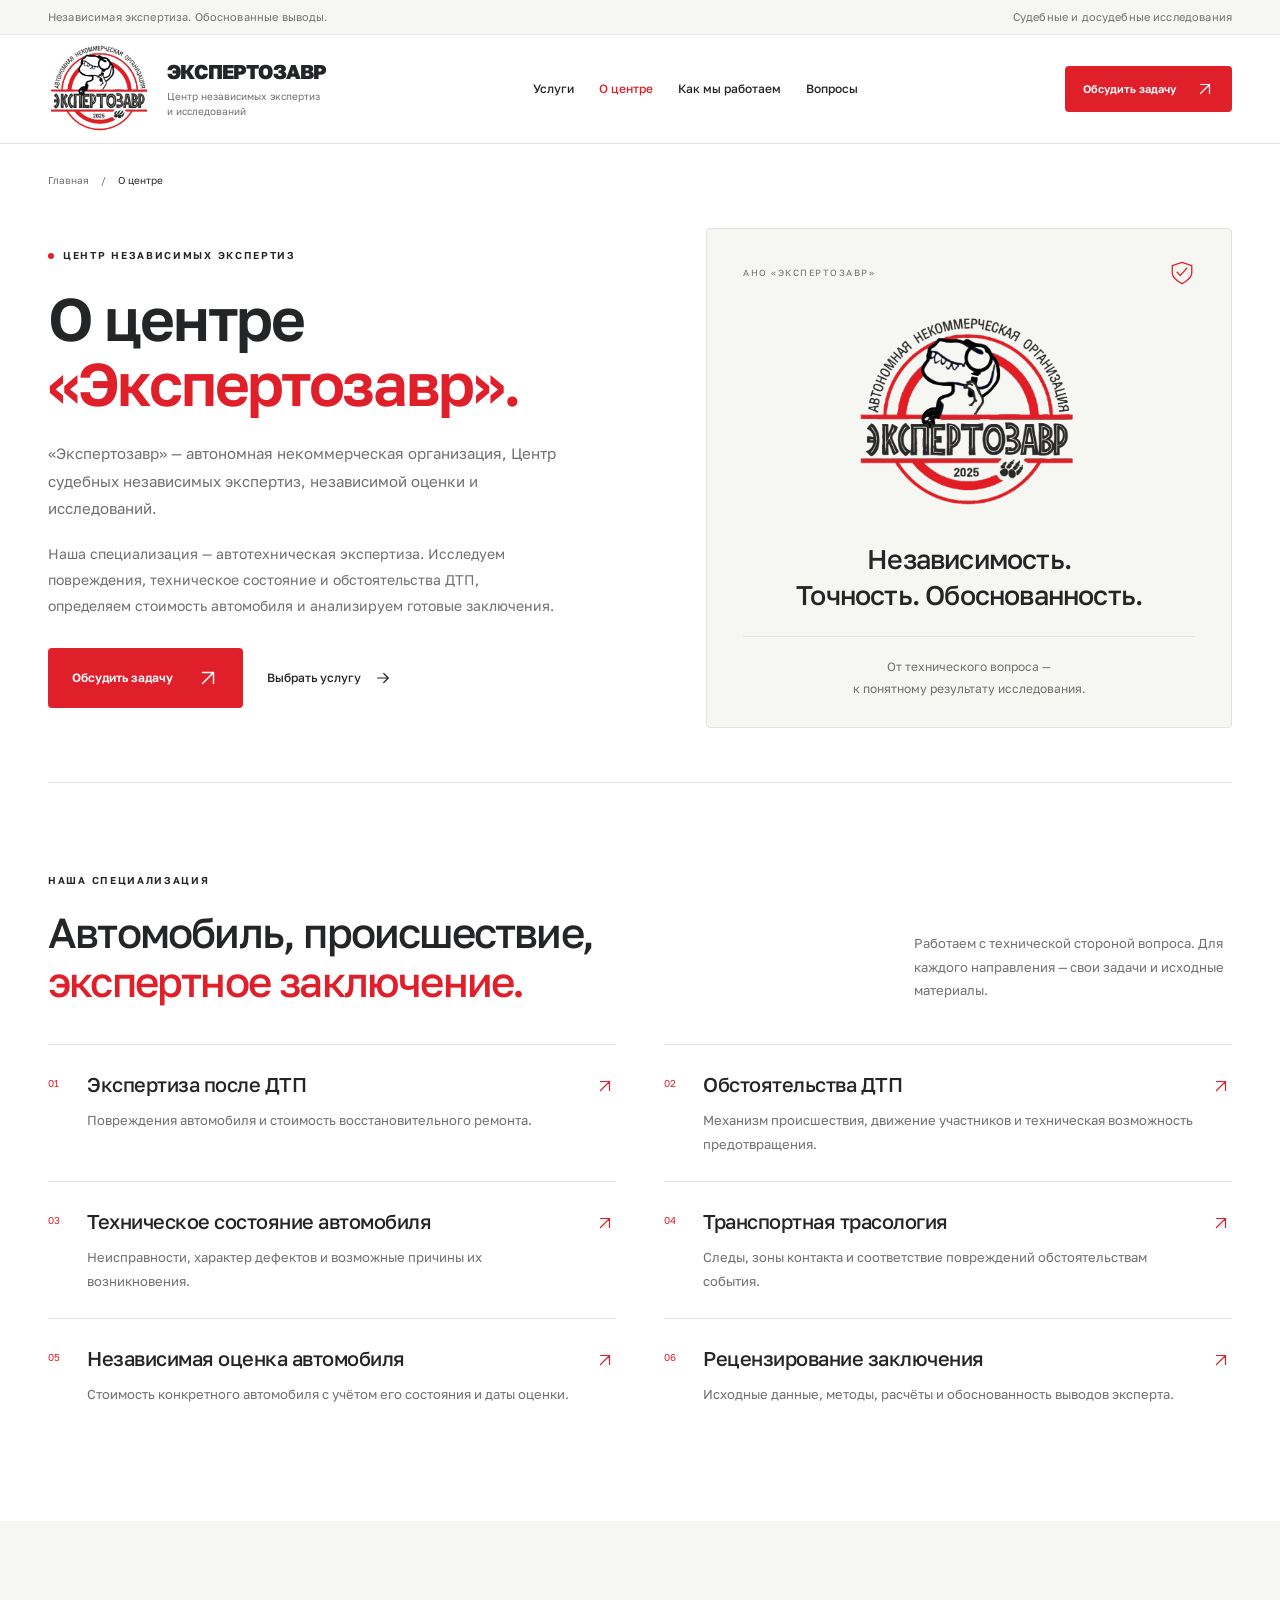
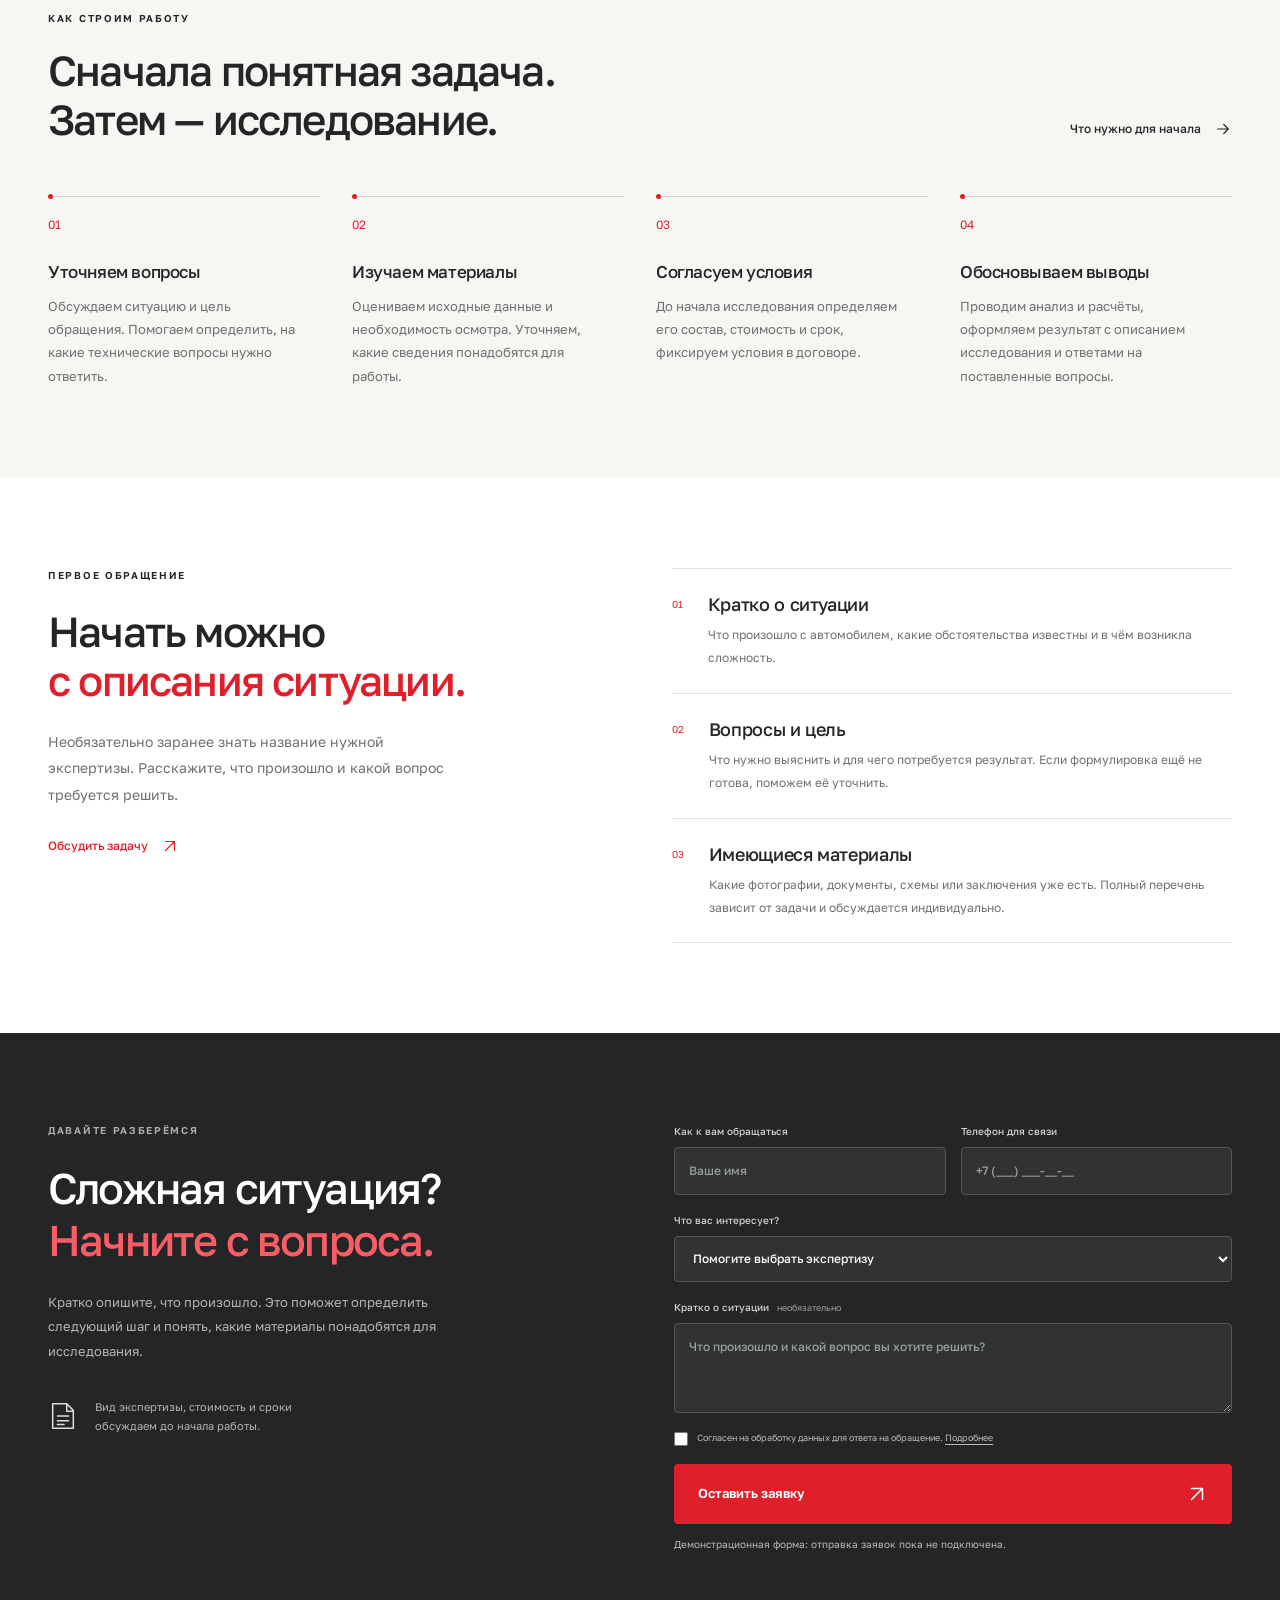
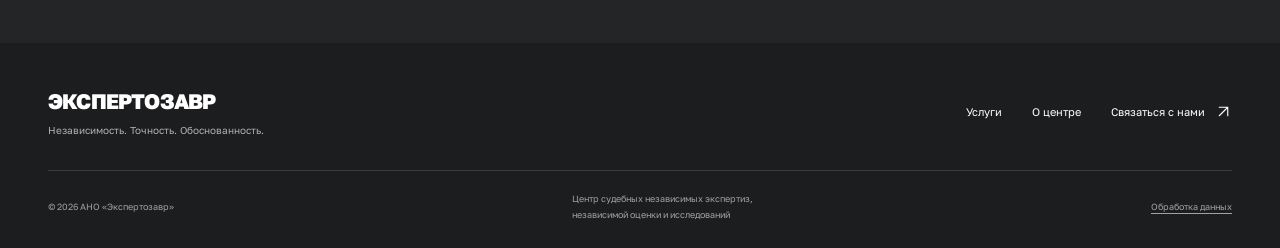
==== about/index.html @ 4aae189a "Add About center page and connect site navigation" ====
<!doctype html>
<html lang="ru"><head>
<meta charset="utf-8"><meta name="viewport" content="width=device-width, initial-scale=1"><meta name="theme-color" content="#df202b">
<title>О центре независимых экспертиз «Экспертозавр»</title>
<meta name="description" content="АНО «Экспертозавр» — Центр судебных независимых экспертиз, независимой оценки и исследований. Специализация, направления работы и порядок первого обращения.">
<link rel="canonical" href="https://thenineaxis.github.io/expertozavr-demo/about/"><meta property="og:url" content="https://thenineaxis.github.io/expertozavr-demo/about/">
<meta property="og:title" content="О центре «Экспертозавр»"><meta property="og:description" content="Автотехнические исследования, оценка автомобиля и рецензирование заключений. Узнайте, с какими задачами можно обратиться и как проходит работа."><meta property="og:type" content="website"><meta property="og:locale" content="ru_RU">
<link rel="icon" type="image/svg+xml" href="../assets/favicon.svg"><link rel="stylesheet" href="../styles.css"><link rel="stylesheet" href="../service.css?v=0.7.0"><link rel="stylesheet" href="../about.css?v=0.9.0"><script src="../site-config.js" defer></script><script src="../app.js" defer></script>
<script type="application/ld+json">{"@context": "https://schema.org", "@graph": [{"@type": "AboutPage", "@id": "https://thenineaxis.github.io/expertozavr-demo/about/#page", "url": "https://thenineaxis.github.io/expertozavr-demo/about/", "name": "О центре «Экспертозавр»", "mainEntity": {"@id": "https://thenineaxis.github.io/expertozavr-demo/#organization"}}, {"@type": "Organization", "@id": "https://thenineaxis.github.io/expertozavr-demo/#organization", "name": "АНО «Экспертозавр»", "alternateName": "Центр судебных независимых экспертиз, независимой оценки и исследований «Экспертозавр»", "url": "https://thenineaxis.github.io/expertozavr-demo/", "logo": "https://thenineaxis.github.io/expertozavr-demo/assets/logo-expertozavr.png", "description": "Автономная некоммерческая организация. Автотехническая экспертиза, независимая оценка автомобиля и рецензирование экспертных заключений."}, {"@type": "BreadcrumbList", "itemListElement": [{"@type": "ListItem", "position": 1, "name": "Главная", "item": "https://thenineaxis.github.io/expertozavr-demo/"}, {"@type": "ListItem", "position": 2, "name": "О центре", "item": "https://thenineaxis.github.io/expertozavr-demo/about/"}]}]}</script>
</head><body class="service-page about-page"><a class="skip-link" href="#main">Перейти к содержанию</a>
<svg class="icon-library" xmlns="http://www.w3.org/2000/svg" aria-hidden="true">
<symbol id="i-arrow" viewBox="0 0 24 24"><path d="M5 12h14m-6-6 6 6-6 6"/></symbol><symbol id="i-up-right" viewBox="0 0 24 24"><path d="M6 18 18 6M6 6h12v12"/></symbol><symbol id="i-check" viewBox="0 0 24 24"><path d="m5 12 4 4L19 6"/></symbol>
<symbol id="i-car" viewBox="0 0 32 32"><path d="m6 12 3-7h14l3 7M5 12h22l2 6v7H3v-7l2-6ZM6 25v3m20-3v3M3 19h26M8 15v1m16-1v1"/></symbol>
<symbol id="i-search" viewBox="0 0 32 32"><circle cx="14" cy="14" r="9"/><path d="m21 21 7 7M14 9v10m-5-5h10"/></symbol>
<symbol id="i-tool" viewBox="0 0 32 32"><path d="M27 4a9 9 0 0 1-11 12L7 27a3 3 0 0 1-4-4l11-9A9 9 0 0 1 26 3l-6 6 3 3 6-6"/></symbol>
<symbol id="i-route" viewBox="0 0 32 32"><circle cx="7" cy="7" r="3"/><circle cx="25" cy="25" r="3"/><path d="M10 7h10a6 6 0 0 1 0 12h-8a5 5 0 0 0 0 10M7 13v3m18-7v6M3 25h5"/></symbol>
<symbol id="i-document" viewBox="0 0 32 32"><path d="M8 3h12l7 7v19H5V3h3Zm12 0v8h7M10 16h12m-12 5h12m-12 4h7"/></symbol>
<symbol id="i-scale" viewBox="0 0 32 32"><path d="M16 3v25M6 29h20M5 9l22-3M7 9l-5 11h10L7 9Zm18-3-5 11h10L25 6Z"/></symbol>
<symbol id="i-shield" viewBox="0 0 32 32"><path d="m16 3 12 4v9c0 7-12 13-12 13S4 23 4 16V7l12-4Z"/><path d="m10 15 4 4 8-9"/></symbol>
</svg>
<div class="topline"><div class="container topline-inner"><span>Независимая экспертиза. Обоснованные выводы.</span><span>Судебные и досудебные исследования</span></div></div>
<header class="site-header"><div class="container header-inner">
<a class="brand" href="../" aria-label="Экспертозавр — главная"><img src="../assets/logo-expertozavr.png" alt="Логотип АНО «Экспертозавр»: динозавр с лупой" width="104" height="94"><span class="brand-copy"><strong>ЭКСПЕРТОЗАВР</strong><span>Центр независимых экспертиз<br>и исследований</span></span></a>
<nav class="desktop-nav" aria-label="Основная навигация"><a href="#directions">Услуги</a><a href="./" aria-current="page">О центре</a><a href="#process">Как мы работаем</a><a href="../#questions">Вопросы</a></nav>
<a class="button button-small header-cta" href="#consultation">Обсудить задачу <svg><use href="#i-up-right"/></svg></a><button class="menu-toggle" aria-label="Открыть меню" aria-expanded="false" aria-controls="mobile-nav"><span></span><span></span></button></div>
<nav class="mobile-nav" id="mobile-nav" aria-label="Мобильная навигация" hidden><a href="#directions">Услуги</a><a href="./" aria-current="page">О центре</a><a href="#process">Как мы работаем</a><a href="../#questions">Вопросы</a><a href="#consultation">Обсудить задачу ↗</a></nav></header>
<main id="main">
<nav class="breadcrumbs container" aria-label="Хлебные крошки"><a href="../">Главная</a><span aria-hidden="true">/</span><span aria-current="page">О центре</span></nav>
<section class="service-hero container center-hero" aria-labelledby="center-title">
<div class="service-hero-copy"><p class="eyebrow"><span></span> ЦЕНТР НЕЗАВИСИМЫХ ЭКСПЕРТИЗ</p><h1 id="center-title">О центре<br><em>«Экспертозавр».</em></h1><p class="service-lead">«Экспертозавр» — автономная некоммерческая организация, Центр судебных независимых экспертиз, независимой оценки и исследований.</p><p class="center-hero-summary">Наша специализация — автотехническая экспертиза. Исследуем повреждения, техническое состояние и обстоятельства ДТП, определяем стоимость автомобиля и анализируем готовые заключения.</p><div class="hero-actions"><a class="button" href="#consultation">Обсудить задачу <svg><use href="#i-up-right"/></svg></a><a class="text-link" href="#directions">Выбрать услугу <svg><use href="#i-arrow"/></svg></a></div></div>
<aside class="center-mark" aria-label="Принципы центра"><div class="center-mark-top"><span>АНО «ЭКСПЕРТОЗАВР»</span><svg aria-hidden="true"><use href="#i-shield"/></svg></div><img class="center-mark-logo" src="../assets/logo-expertozavr.png" alt="Логотип «Экспертозавр»: динозавр с лупой" width="1280" height="1130"><h2>Независимость.<br>Точность. Обоснованность.</h2><p>От технического вопроса —<br>к понятному результату исследования.</p></aside>
</section>
<section class="section container center-directions" id="directions" aria-labelledby="directions-title"><div class="section-heading"><div><p class="eyebrow">НАША СПЕЦИАЛИЗАЦИЯ</p><h2 id="directions-title">Автомобиль, происшествие,<br><em>экспертное заключение.</em></h2></div><p class="section-intro">Работаем с технической стороной вопроса. Для каждого направления — свои задачи и исходные материалы.</p></div><div class="center-direction-list">
<a class="center-direction" href="../services/ekspertiza-posle-dtp/"><span class="center-direction-number" aria-hidden="true">01</span><span class="center-direction-copy"><strong>Экспертиза после ДТП</strong><span>Повреждения автомобиля и стоимость восстановительного ремонта.</span></span><svg aria-hidden="true"><use href="#i-up-right"/></svg></a>
<a class="center-direction" href="../services/obstoyatelstva-dtp/"><span class="center-direction-number" aria-hidden="true">02</span><span class="center-direction-copy"><strong>Обстоятельства ДТП</strong><span>Механизм происшествия, движение участников и техническая возможность предотвращения.</span></span><svg aria-hidden="true"><use href="#i-up-right"/></svg></a>
<a class="center-direction" href="../services/tekhnicheskoe-sostoyanie-avtomobilya/"><span class="center-direction-number" aria-hidden="true">03</span><span class="center-direction-copy"><strong>Техническое состояние автомобиля</strong><span>Неисправности, характер дефектов и возможные причины их возникновения.</span></span><svg aria-hidden="true"><use href="#i-up-right"/></svg></a>
<a class="center-direction" href="../services/transportno-trasologicheskaya-ekspertiza/"><span class="center-direction-number" aria-hidden="true">04</span><span class="center-direction-copy"><strong>Транспортная трасология</strong><span>Следы, зоны контакта и соответствие повреждений обстоятельствам события.</span></span><svg aria-hidden="true"><use href="#i-up-right"/></svg></a>
<a class="center-direction" href="../services/nezavisimaya-otsenka-avtomobilya/"><span class="center-direction-number" aria-hidden="true">05</span><span class="center-direction-copy"><strong>Независимая оценка автомобиля</strong><span>Стоимость конкретного автомобиля с учётом его состояния и даты оценки.</span></span><svg aria-hidden="true"><use href="#i-up-right"/></svg></a>
<a class="center-direction" href="../services/retsenzirovanie-ekspertnogo-zaklyucheniya/"><span class="center-direction-number" aria-hidden="true">06</span><span class="center-direction-copy"><strong>Рецензирование заключения</strong><span>Исходные данные, методы, расчёты и обоснованность выводов эксперта.</span></span><svg aria-hidden="true"><use href="#i-up-right"/></svg></a>
</div></section>
<section class="process section" id="process" aria-labelledby="process-title"><div class="container"><div class="section-heading"><div><p class="eyebrow">КАК СТРОИМ РАБОТУ</p><h2 id="process-title">Сначала понятная задача.<br>Затем — исследование.</h2></div><a class="text-link" href="#first-step">Что нужно для начала <svg><use href="#i-arrow"/></svg></a></div><ol class="steps"><li><span>01</span><h3>Уточняем вопросы</h3><p>Обсуждаем ситуацию и цель обращения. Помогаем определить, на какие технические вопросы нужно ответить.</p></li><li><span>02</span><h3>Изучаем материалы</h3><p>Оцениваем исходные данные и необходимость осмотра. Уточняем, какие сведения понадобятся для работы.</p></li><li><span>03</span><h3>Согласуем условия</h3><p>До начала исследования определяем его состав, стоимость и срок, фиксируем условия в договоре.</p></li><li><span>04</span><h3>Обосновываем выводы</h3><p>Проводим анализ и расчёты, оформляем результат с описанием исследования и ответами на поставленные вопросы.</p></li></ol></div></section>
<section class="section container center-start" id="first-step" aria-labelledby="first-step-title"><div class="center-start-intro"><p class="eyebrow">ПЕРВОЕ ОБРАЩЕНИЕ</p><h2 id="first-step-title">Начать можно<br><em>с описания ситуации.</em></h2><p>Необязательно заранее знать название нужной экспертизы. Расскажите, что произошло и какой вопрос требуется решить.</p><a class="text-link" href="#consultation">Обсудить задачу <svg><use href="#i-up-right"/></svg></a></div><ol class="document-list"><li><span>01</span><div><h3>Кратко о ситуации</h3><p>Что произошло с автомобилем, какие обстоятельства известны и в чём возникла сложность.</p></div></li><li><span>02</span><div><h3>Вопросы и цель</h3><p>Что нужно выяснить и для чего потребуется результат. Если формулировка ещё не готова, поможем её уточнить.</p></div></li><li><span>03</span><div><h3>Имеющиеся материалы</h3><p>Какие фотографии, документы, схемы или заключения уже есть. Полный перечень зависит от задачи и обсуждается индивидуально.</p></div></li></ol></section>
<section class="consultation section" id="consultation" aria-labelledby="consultation-title"><div class="container consultation-grid"><div class="consultation-copy"><p class="eyebrow">ДАВАЙТЕ РАЗБЕРЁМСЯ</p><h2 id="consultation-title">Сложная ситуация?<br><em>Начните с вопроса.</em></h2><p>Кратко опишите, что произошло. Это поможет определить следующий шаг и понять, какие материалы понадобятся для исследования.</p><div class="consultation-footer"><svg><use href="#i-document"/></svg><span>Вид экспертизы, стоимость и сроки<br>обсуждаем до начала работы.</span></div><div id="contact-details" hidden></div></div>
<form id="consultation-form"><div class="form-row"><label>Как к вам обращаться<input name="name" autocomplete="name" placeholder="Ваше имя" maxlength="80" required></label><label>Телефон для связи<input name="phone" type="tel" autocomplete="tel" inputmode="tel" placeholder="+7 (___) ___-__-__" minlength="10" maxlength="30" required aria-describedby="phone-error"><span id="phone-error" class="field-error" hidden>Укажите номер: от 10 до 15 цифр.</span></label></div><label>Что вас интересует?<select name="service" id="service-select"><option value="Не знаю, нужна консультация">Помогите выбрать экспертизу</option><option value="Экспертиза после ДТП">Экспертиза после ДТП</option><option value="Обстоятельства ДТП">Обстоятельства ДТП</option><option value="Техническое состояние автомобиля">Техническое состояние автомобиля</option><option value="Транспортно-трасологическая экспертиза">Транспортно-трасологическая экспертиза</option><option value="Независимая оценка автомобиля">Независимая оценка автомобиля</option><option value="Рецензирование экспертного заключения">Рецензирование экспертного заключения</option></select></label><label>Кратко о ситуации <span class="optional">необязательно</span><textarea name="message" placeholder="Что произошло и какой вопрос вы хотите решить?" rows="3" maxlength="2000"></textarea></label><label class="consent"><input type="checkbox" name="consent" required><span>Согласен на обработку данных для ответа на обращение. <button type="button" class="inline-button" id="privacy-open">Подробнее</button></span></label><button class="button submit-button" type="submit">Оставить заявку <svg><use href="#i-up-right"/></svg></button><p class="form-note" id="form-mode-note">Демонстрационная форма: отправка заявок пока не подключена.</p><div id="form-result" class="form-result" role="status" hidden></div></form></div></section>
</main>
<footer class="site-footer"><div class="container"><div class="footer-main"><a class="footer-brand" href="../">ЭКСПЕРТОЗАВР<span>Независимость. Точность. Обоснованность.</span></a><div class="footer-links"><a href="#directions">Услуги</a><a href="./" aria-current="page">О центре</a><a href="#consultation">Связаться с нами <svg><use href="#i-up-right"/></svg></a></div></div><div class="footer-bottom"><p>© <span id="year">2026</span> АНО «Экспертозавр»</p><p>Центр судебных независимых экспертиз,<br>независимой оценки и исследований</p><button class="inline-button" id="footer-privacy">Обработка данных</button></div></div></footer>
<dialog id="service-dialog" class="modal" aria-labelledby="dialog-title"><button class="modal-close" aria-label="Закрыть окно">×</button><p class="eyebrow" id="dialog-eyebrow">НАПРАВЛЕНИЕ ЭКСПЕРТИЗЫ</p><h2 id="dialog-title"></h2><p id="dialog-description"></p><div id="dialog-extra"></div><a class="button" href="#consultation" id="dialog-cta">Обсудить эту задачу <svg><use href="#i-up-right"/></svg></a></dialog>
</body>
</html>
---- styles.css ----
@import url('https://fonts.googleapis.com/css2?family=Golos+Text:wght@400;500;600;700;800;900&display=swap');
:root{--red:#df202b;--red-dark:#c51621;--ink:#242526;--muted:#6e7071;--line:#e2e2df;--cream:#f6f6f3;--radius:4px}*{box-sizing:border-box}html{scroll-behavior:smooth;scroll-padding-top:110px}body{margin:0;color:var(--ink);background:#fff;font-family:'Golos Text',Arial,sans-serif;font-size:15px;line-height:1.6}button,input,select,textarea{font:inherit}button,a,input,select,textarea{-webkit-tap-highlight-color:transparent}a{color:inherit;text-decoration:none}button{cursor:pointer}img{display:block;max-width:100%}svg{width:22px;height:22px;fill:none;stroke:currentColor;stroke-width:1.6;stroke-linecap:round;stroke-linejoin:round;flex:none}.icon-library{position:absolute;width:0;height:0;overflow:hidden}.container{width:min(1280px,calc(100% - 96px));margin-inline:auto}.skip-link{position:fixed;top:-80px;left:16px;z-index:100;padding:12px;background:var(--ink);color:#fff}.skip-link:focus{top:12px}:focus-visible{outline:3px solid #b61721;outline-offset:5px}.topline{background:var(--cream);border-bottom:1px solid #eaeae7;font-size:11px;color:#717373;letter-spacing:.15px}.topline-inner{display:flex;justify-content:space-between;align-items:center;height:34px}.site-header{position:sticky;top:0;z-index:20;background:rgba(255,255,255,.97);border-bottom:1px solid var(--line)}.header-inner{height:108px;display:flex;align-items:center;justify-content:space-between;gap:26px}.brand{display:flex;align-items:center;gap:15px;flex-shrink:0}.brand img{width:104px;height:94px;object-fit:contain}.brand-copy strong{display:block;line-height:1.2;font-size:20px;letter-spacing:-.8px;font-weight:800}.brand-copy>span{display:block;font-size:10px;color:var(--muted);line-height:1.5;margin-top:6px}.desktop-nav{display:flex;gap:25px;font-size:12px;font-weight:500}.desktop-nav a{position:relative;padding:12px 0}.desktop-nav a:hover{color:var(--red)}.button{display:inline-flex;gap:28px;align-items:center;justify-content:space-between;border:1px solid transparent;border-radius:var(--radius);padding:18px 23px;background:var(--red);color:#fff;line-height:1.5;font-weight:600;font-size:13px;transition:background .2s,transform .2s}.button:hover{background:var(--red-dark);transform:translateY(-2px)}.button-small{padding:13px 17px;font-size:11px;gap:20px}.button-small svg{width:18px;height:18px}.menu-toggle{display:none}.mobile-nav[hidden]{display:none}.hero{display:grid;grid-template-columns:1.1fr 1fr;gap:64px;padding-top:58px;padding-bottom:48px;align-items:center}.eyebrow{font-size:10px;font-weight:600;letter-spacing:1.7px;line-height:1.5;margin:0 0 24px;display:flex;align-items:center;gap:9px}.eyebrow>span{display:block;width:6px;height:6px;background:var(--red);border-radius:50%}h1,h2,h3,p{overflow-wrap:break-word}h1,h2,h3{line-height:1.1;letter-spacing:-1.5px}h1{font-size:clamp(42px,4.35vw,65px);font-weight:600;margin:0 0 24px;letter-spacing:-2.8px;line-height:1.055}h1 em,h2 em{color:var(--red);font-style:normal}h2{font-size:42px;font-weight:500;margin:0;letter-spacing:-1.8px;line-height:1.16}.hero-description{font-size:14px;line-height:1.8;color:var(--muted);max-width:460px;margin:0 0 29px}.hero-actions{display:flex;gap:26px;align-items:center;flex-wrap:wrap}.text-link{display:inline-flex;align-items:center;gap:13px;font-size:12px;font-weight:500;line-height:1.5}.text-link svg{width:18px;height:18px}.text-link:hover{color:var(--red)}.hero-note{display:flex;align-items:center;gap:8px;font-size:10px;color:#7a7d7d;margin:19px 0 0}.hero-note svg{width:15px;height:15px}.hero-visual{height:536px;position:relative;background:#303337;isolation:isolate;border-radius:var(--radius);margin-bottom:17px}.hero-photo{width:100%;height:100%;object-fit:cover;object-position:41% center;border-radius:var(--radius)}.photo-shade{position:absolute;inset:0;background:linear-gradient(180deg,rgba(0,0,0,.3),transparent 50%,rgba(0,0,0,.75));border-radius:var(--radius)}.photo-top{position:absolute;top:25px;left:26px;right:26px;display:flex;gap:8px;align-items:center;color:#fff;font-size:8px;letter-spacing:1.1px}.live-dot{width:5px;height:5px;background:var(--red);border-radius:50%}.corner-mark{margin-left:auto;font-size:22px;font-weight:400}.focus-mark{position:absolute;top:32%;left:34%;width:112px;height:112px;background:linear-gradient(#fff,#fff) top left/18px 1px no-repeat,linear-gradient(#fff,#fff) top left/1px 18px no-repeat,linear-gradient(#fff,#fff) top right/18px 1px no-repeat,linear-gradient(#fff,#fff) top right/1px 18px no-repeat,linear-gradient(#fff,#fff) bottom left/18px 1px no-repeat,linear-gradient(#fff,#fff) bottom left/1px 18px no-repeat,linear-gradient(#fff,#fff) bottom right/18px 1px no-repeat,linear-gradient(#fff,#fff) bottom right/1px 18px no-repeat;opacity:.75}.focus-mark span{width:7px;height:7px;background:var(--red);border-radius:50%;position:absolute;left:52px;top:52px}.focus-mark i{display:block;width:27px;height:27px;border:1px solid #fff7;border-radius:50%;position:absolute;left:42px;top:42px}.photo-bottom{position:absolute;bottom:74px;left:27px;right:27px;display:flex;align-items:center;gap:18px;color:#fff}.photo-number{font-size:11px;color:#c6c6c6;align-self:flex-start;padding-top:4px}.photo-bottom p{margin:0;font-size:17px;line-height:1.5;letter-spacing:-.2px}.photo-bottom svg{margin-left:auto}.visual-label{position:absolute;bottom:-17px;right:27px;display:flex;align-items:center;gap:15px;background:#fff;padding:19px 25px;box-shadow:0 6px 30px #0000000d;border:1px solid #ebebe8;font-size:11px;line-height:1.7}.visual-label>svg{color:var(--red);width:32px;height:32px}.visual-label strong{font-size:10px;color:var(--muted);font-weight:400}.principles{display:grid;grid-template-columns:1fr 1fr 1.12fr 1fr;border-top:1px solid var(--line);border-bottom:1px solid var(--line);padding-block:24px}.principles>div{display:flex;align-items:center;gap:20px;padding-left:26px;border-right:1px solid var(--line)}.principles>div:first-child{padding-left:0}.principle-number{color:#8f9292;font-size:10px;align-self:flex-start;margin-top:3px}.principles p{margin:0;font-size:11px;line-height:1.8;color:var(--muted)}.principles strong{font-weight:500;color:var(--ink)}.principle-link{font-size:10px;color:var(--muted);padding-left:32px}.principle-link span{font-size:11px;color:var(--red);font-weight:500;display:flex;align-items:center;gap:8px}.principle-link svg{width:15px;height:15px}.section{padding-block:90px}.section-heading{display:flex;align-items:flex-end;justify-content:space-between;gap:70px;margin-bottom:38px}.section-heading .eyebrow{margin-bottom:20px}.section-intro{font-size:13px;line-height:1.8;max-width:318px;color:var(--muted);margin:0 0 3px}.service-grid{display:grid;grid-template-columns:repeat(3,1fr);gap:15px}.service-card{background:var(--cream);border:1px solid transparent;border-radius:var(--radius);padding:29px 28px 24px;min-height:320px;display:flex;flex-direction:column;transition:border-color .2s,transform .2s}.service-card:hover{border-color:#c5c5c1;transform:translateY(-3px)}.card-top{display:flex;align-items:center;justify-content:space-between;margin-bottom:25px}.service-icon{width:34px;height:34px;stroke-width:1.25;color:var(--red)}.card-top>span{color:#929491;font-size:10px}.service-card h3{font-size:21px;font-weight:500;letter-spacing:-.55px;line-height:1.25;margin:0 0 13px}.service-card p{font-size:12px;line-height:1.8;color:var(--muted);margin:0 0 20px;max-width:310px}.card-link{display:flex;align-items:center;justify-content:space-between;gap:20px;border:0;background:transparent;color:inherit;text-align:left;font-size:11px;font-weight:500;margin-top:auto;padding:9px 0 0;width:100%}.card-link svg{width:18px;height:18px}.card-link:hover{color:var(--red)}.service-card-dark{background:var(--ink);color:#fff}.service-card-dark p{color:#b9bbbb}.service-card-dark .service-icon{color:#ff5c64}.service-card-dark .card-link:hover{color:#ff7d84}.about{border-top:1px solid var(--line);display:grid;grid-template-columns:1.1fr 1fr;gap:110px}.about h2{margin-bottom:28px}.about-copy>p:not(.eyebrow){font-size:13px;line-height:1.9;color:var(--muted);max-width:530px}.about-copy .about-lead{color:var(--ink)!important;font-size:15px!important}.about-copy .text-link{margin-top:17px;color:var(--red)}.approach{background:var(--cream);padding:34px 36px;border-radius:var(--radius)}.approach>.eyebrow{color:var(--muted);margin-bottom:8px}.approach>div{display:flex;gap:25px;border-bottom:1px solid var(--line);padding-block:24px}.approach>div:last-child{border-bottom:0;padding-bottom:0}.approach>div>span{color:var(--red);font-size:10px;margin-top:4px}.approach h3{font-size:18px;font-weight:500;letter-spacing:-.4px;margin:0 0 8px}.approach p:not(.eyebrow){font-size:12px;line-height:1.8;color:var(--muted);margin:0}.process{background:var(--cream)}.process .section-heading{margin-bottom:53px}.process .section-heading>.text-link{margin-bottom:5px}.steps{list-style:none;padding:0;margin:0;display:grid;grid-template-columns:repeat(4,1fr);gap:32px}.steps li{border-top:1px solid #d3d4d0;padding-top:18px;position:relative}.steps li:before{content:'';width:5px;height:5px;background:var(--red);position:absolute;top:-3px;left:0;border-radius:50%}.steps li>span{font-size:12px;color:var(--red);display:block;margin-bottom:27px}.steps h3{font-size:17px;font-weight:500;letter-spacing:-.4px;margin:0 0 11px}.steps p{font-size:12px;color:var(--muted);line-height:1.8;margin:0;max-width:240px}.faq{display:grid;grid-template-columns:.8fr 1.2fr;gap:100px}.faq-note{font-size:12px;color:var(--muted);margin-top:29px;line-height:2}.faq-note a{display:inline-flex;gap:9px;align-items:center;color:var(--ink)}.faq-note svg{width:16px;height:16px}.faq-list{padding-top:2px}.faq details{border-bottom:1px solid var(--line)}.faq details:first-child{border-top:1px solid var(--line)}.faq summary{display:flex;align-items:center;justify-content:space-between;gap:25px;font-size:14px;font-weight:500;padding:23px 0;cursor:pointer;list-style:none;line-height:1.5}.faq summary::-webkit-details-marker{display:none}.faq summary>span{font-size:25px;color:#6e7071;font-weight:400;line-height:1;transition:transform .2s}.faq details[open] summary>span{transform:rotate(45deg);color:var(--red)}.faq details p{margin:0;padding:0 34px 22px 0;font-size:12px;line-height:1.9;color:var(--muted)}.consultation{background:var(--ink);color:#fff}.consultation-grid{display:grid;grid-template-columns:1fr 1.06fr;gap:100px}.consultation .eyebrow{color:#adadab}.consultation h2{font-size:43px;line-height:1.2}.consultation h2 em{color:#fa5d65}.consultation-copy>p:not(.eyebrow){color:#b3b5b5;max-width:390px;font-size:13px;line-height:1.9;margin:24px 0 33px}.consultation-footer{display:flex;align-items:center;gap:17px;font-size:11px;color:#b3b5b5;line-height:1.8}.consultation-footer svg{width:30px;height:30px;color:#ddd}.form-row{display:grid;grid-template-columns:1fr 1fr;gap:15px}form label{display:block;font-size:10px;font-weight:500;margin-bottom:17px;color:#d0d1d1}input:not([type=checkbox]),select,textarea{display:block;border:1px solid #535555;background:#303233;color:#fff;padding:13px 14px;width:100%;margin-top:8px;border-radius:var(--radius);font-size:12px;transition:border-color .2s;min-height:46px}input::placeholder,textarea::placeholder{color:#9b9e9e}textarea{resize:vertical;min-height:90px}select{appearance:auto;cursor:pointer}select option{background:#303233;color:#fff}.optional{font-weight:400;color:#9b9e9e;margin-left:5px;font-size:9px}input:focus,select:focus,textarea:focus{outline:2px solid #fa5d65;outline-offset:2px}.consent{display:flex;align-items:flex-start;gap:9px;font-size:9px;line-height:1.8;font-weight:400;color:#b9bcbc}.consent input{accent-color:var(--red);width:14px;height:14px;flex:none;margin:2px 0 0}.inline-button{border:0;background:transparent;padding:0;color:inherit;text-decoration:underline;text-underline-offset:3px;font-size:inherit}.inline-button:hover{color:var(--red)}.consent .inline-button:hover{color:#ff7d84}.submit-button{width:100%;margin-top:1px}.form-note{font-size:9px;color:#b9bcbc;line-height:1.7;margin:12px 0 0}.form-result{font-size:12px;padding:15px;border:1px solid #737674;border-radius:var(--radius);color:#e4e8e6;margin-top:15px;line-height:1.7}.field-error{font-size:10px;color:#ff9a9f;display:block;margin-top:5px}.field-error[hidden],.form-result[hidden]{display:none}.site-footer{background:#1c1d1e;color:#fff;padding:44px 0 25px}.footer-main{display:flex;justify-content:space-between;gap:35px;padding-bottom:33px;border-bottom:1px solid #3a3b3c}.footer-brand{font-size:21px;font-weight:800;letter-spacing:-.8px;line-height:1.4}.footer-brand span{display:block;color:#b0b2b1;font-size:10px;font-weight:400;letter-spacing:0;margin-top:6px}.footer-links{display:flex;align-items:center;gap:30px;font-size:11px}.footer-links a:last-child{display:flex;align-items:center;gap:10px}.footer-links svg{width:17px;height:17px}.footer-links a:hover{color:#ff7d84}.footer-bottom{display:flex;align-items:center;justify-content:space-between;gap:30px;color:#a0a3a2;padding-top:20px;font-size:9px;line-height:1.8}.footer-bottom p{margin:0}.modal{padding:45px;width:min(560px,calc(100% - 32px));max-height:85dvh;overflow:auto;border:0;border-radius:6px;color:var(--ink);box-shadow:0 30px 100px #0004}.modal::backdrop{background:#16191bb3;backdrop-filter:blur(4px)}.modal-close{position:absolute;top:8px;right:15px;border:0;background:none;color:var(--muted);font-size:30px;font-weight:400;width:35px;height:40px}.modal h2{font-size:30px;letter-spacing:-1px;line-height:1.25;margin:0 0 20px}.modal .eyebrow{font-size:9px}.modal>p:not(.eyebrow),.modal li{font-size:13px;color:var(--muted);line-height:1.9}.modal ul{padding-left:20px;margin-bottom:26px}.modal .button{margin-top:15px;font-size:12px}.modal .button[hidden]{display:none}body.modal-open{overflow:hidden}#contact-details{font-size:14px;margin-top:30px}#contact-details a{display:block;color:#fff}
@media(min-width:1500px){.container{max-width:1340px}.hero{gap:90px}.hero-visual{height:560px}.hero-description{font-size:15px}h1{font-size:66px}.service-card{min-height:324px}}
@media(max-width:1200px){.container{width:calc(100% - 64px)}.header-inner{gap:18px}.brand-copy strong{font-size:17px}.brand{gap:10px}.brand img{width:90px;height:82px}.desktop-nav{gap:19px;font-size:11px}.button-small{padding:12px 14px;gap:12px}.hero{gap:32px}.hero-visual{height:510px}.hero-actions{gap:18px}.hero-actions .button{gap:17px;padding:16px 18px}.hero-actions .text-link{font-size:11px}.about,.consultation-grid{gap:60px}.faq{gap:65px}.service-card{padding:25px}.service-card h3{font-size:20px}.service-card p{font-size:11px}h2{font-size:38px}.consultation h2{font-size:38px}.principles>div{gap:12px;padding-left:20px}.principle-link{padding-left:24px}}
@media(max-width:960px){.desktop-nav{gap:17px}.desktop-nav a:nth-child(3){display:none}.brand-copy>span{font-size:9px}.brand-copy strong{font-size:16px}.header-inner{height:96px}.hero{gap:30px;padding-top:40px;padding-bottom:36px;grid-template-columns:1.1fr 1fr}h1{font-size:43px;letter-spacing:-1.8px}.hero-visual{height:480px}.hero-description{font-size:12px}.hero-actions{align-items:flex-start;flex-direction:column;gap:15px}.hero-note{font-size:9px}.photo-bottom{left:20px;right:20px;gap:10px}.photo-bottom p{font-size:14px}.visual-label{right:17px;padding:16px}.photo-top{left:20px;right:20px;font-size:7px}.principles{grid-template-columns:1fr 1fr 1.1fr}.principle-link{display:none}.principles>div:last-of-type{border-right:0}.section{padding-block:70px}.section-heading{gap:35px}.section-intro{font-size:12px;max-width:265px}h2{font-size:34px}.service-grid{grid-template-columns:repeat(2,1fr)}.service-card{min-height:300px}.service-card p{font-size:12px}.about,.consultation-grid{gap:40px}.approach{padding:25px}.about-lead{font-size:14px!important}.steps{gap:20px}.steps h3{font-size:15px}.steps p{font-size:11px}.faq{gap:40px;grid-template-columns:.8fr 1.2fr}.faq summary{font-size:12px}.consultation-grid{grid-template-columns:1fr 1.1fr}.consultation h2{font-size:32px}.form-row{grid-template-columns:1fr;gap:0}.footer-links{gap:20px}}
@media(max-width:720px){html{scroll-padding-top:106px}.container{width:calc(100% - 40px)}.topline-inner{height:28px;justify-content:center;font-size:9px}.topline-inner>span:last-child{display:none}.header-inner{height:96px;gap:12px}.brand img{height:74px;width:82px}.brand-copy strong{font-size:16px}.brand-copy>span{font-size:8px;margin-top:4px}.desktop-nav,.header-cta{display:none}.menu-toggle{display:flex;flex-direction:column;gap:6px;padding:12px 5px;border:0;background:transparent;width:32px;height:40px;justify-content:center;align-items:center}.menu-toggle span{display:block;height:1.5px;width:22px;background:var(--ink);transition:transform .2s}.menu-toggle[aria-expanded=true] span:first-child{transform:translateY(3.75px) rotate(45deg)}.menu-toggle[aria-expanded=true] span:last-child{transform:translateY(-3.75px) rotate(-45deg)}.mobile-nav{display:flex;flex-direction:column;padding:8px 20px 20px;border-top:1px solid var(--line);background:#fff}.mobile-nav a{padding:12px 0;border-bottom:1px solid #eee;font-size:14px}.mobile-nav a:last-child{color:var(--red)}.hero{grid-template-columns:1fr;gap:32px;padding-top:34px;padding-bottom:32px}.hero .eyebrow{font-size:9px;margin-bottom:20px}h1{font-size:clamp(40px,8.8vw,58px);line-height:1.08;letter-spacing:-1.8px;margin-bottom:20px}.hero-description{font-size:13px;line-height:1.9;max-width:520px;margin-bottom:24px}.hero-actions{flex-direction:row;align-items:center;gap:20px}.hero-actions .button{font-size:12px;gap:18px;padding:15px 18px}.hero-actions .text-link{font-size:11px}.hero-note{margin-top:16px;font-size:9px}.hero-visual{height:370px;margin:0 0 17px}.hero-photo{object-position:center}.focus-mark{left:43%;top:25%}.photo-top{font-size:8px}.photo-bottom{bottom:65px;left:24px;right:24px;gap:15px}.photo-bottom p{font-size:16px}.visual-label{right:20px;padding:15px 22px}.principles{padding-block:19px;grid-template-columns:1fr 1fr;gap:18px}.principles>div{padding-left:0;gap:12px;border-right:0}.principles>div:nth-child(2){padding-left:20px;border-left:1px solid var(--line)}.principles>div:nth-child(3){display:none}.principles p{font-size:10px}.section{padding-block:56px}h2{font-size:33px;letter-spacing:-1.35px}.section-heading{flex-direction:column;align-items:flex-start;gap:19px;margin-bottom:28px}.section-heading .eyebrow{font-size:9px;margin-bottom:15px}.section-intro{max-width:420px;font-size:12px;margin:0}.service-grid{gap:12px}.service-card{padding:22px 19px;min-height:310px}.card-top{margin-bottom:23px}.service-card h3{font-size:18px;letter-spacing:-.5px}.service-card p{font-size:11px;line-height:1.8}.service-icon{width:30px;height:30px}.card-link{font-size:10px}.about{grid-template-columns:1fr;gap:30px}.about .eyebrow{margin-bottom:17px;font-size:9px}.about h2{margin-bottom:20px}.about-copy>p:not(.eyebrow){font-size:12px}.about-copy .about-lead{font-size:14px!important}.approach{padding:28px}.approach>div{gap:22px}.approach h3{font-size:17px}.approach p:not(.eyebrow){font-size:12px}.process .section-heading{margin-bottom:36px}.steps{grid-template-columns:1fr 1fr;gap:32px 25px}.steps li>span{margin-bottom:20px}.steps h3{font-size:16px;line-height:1.3}.steps p{font-size:11px}.faq{grid-template-columns:1fr;gap:28px}.faq h2 br:nth-child(2){display:none}.faq-note{margin-top:20px;font-size:11px}.faq summary{font-size:13px;padding:20px 0}.faq details p{font-size:12px}.consultation-grid{grid-template-columns:1fr;gap:32px}.consultation h2{font-size:34px}.consultation-copy>p:not(.eyebrow){margin:19px 0 23px;max-width:100%;font-size:12px}.consultation-footer{font-size:10px}.form-row{grid-template-columns:1fr 1fr;gap:12px}form label{font-size:10px}.consent{font-size:10px;margin-top:3px}.form-note{font-size:10px}.site-footer{padding:34px 0 25px}.footer-main{flex-direction:column;gap:25px;padding-bottom:25px}.footer-links{justify-content:space-between;font-size:11px}.footer-brand{font-size:22px}.footer-bottom{flex-wrap:wrap;gap:17px;font-size:9px;align-items:flex-start}.footer-bottom p:first-child{width:100%}.footer-bottom .inline-button{margin-left:auto;max-width:95px;text-align:left}.modal{padding:40px 25px 28px}.modal h2{font-size:27px}.modal .eyebrow{font-size:8px}}
@media(max-width:400px){.container{width:calc(100% - 32px)}.hero-actions{gap:17px}.hero-actions .text-link{font-size:10px}.hero-actions .button{font-size:11px;padding:15px;gap:10px}.service-card{padding:20px 15px;min-height:320px}.service-card h3{font-size:16px}.service-card p{font-size:10px}.form-row{grid-template-columns:1fr;gap:0}.principles p{font-size:9px}.photo-bottom p{font-size:14px}.footer-bottom p:nth-child(2){max-width:205px}}
@media(prefers-reduced-motion:reduce){html{scroll-behavior:auto}*,*:before,*:after{transition:none!important;animation:none!important}}
@media(max-width:480px){.service-grid{grid-template-columns:1fr}.service-card{padding:26px;min-height:270px}.service-card h3{font-size:23px;letter-spacing:-.6px}.service-card p{font-size:13px;line-height:1.8}.card-top{margin-bottom:20px}.card-link{font-size:12px}.service-icon{width:34px;height:34px}.hero-note{font-size:10px}.form-note{font-size:11px}.consent{font-size:11px}}
.hero-copy,.hero-visual{min-width:0}
@media(max-width:360px){h1{font-size:clamp(30px,9.7vw,35px);letter-spacing:-1.5px}}
---- service.css ----
/* Service pages share the header, form, footer and tokens with the home page. */
.breadcrumbs{display:flex;align-items:center;gap:12px;padding-top:28px;padding-bottom:24px;color:var(--muted);font-size:10px;line-height:1.6;flex-wrap:wrap}.breadcrumbs a:hover{color:var(--red)}.breadcrumbs [aria-current]{color:var(--ink)}
.service-hero{display:grid;grid-template-columns:1.1fr 1fr;gap:80px;align-items:center;padding-top:16px;padding-bottom:54px}.service-hero-copy{min-width:0}.service-hero .eyebrow{margin-bottom:23px}.service-page h1{font-size:clamp(44px,4.7vw,66px);line-height:1.07;letter-spacing:-2.3px;margin:0 0 25px;font-weight:600}.service-lead{font-size:15px;line-height:1.85;color:var(--muted);max-width:510px;margin:0 0 29px}.service-hero .hero-actions{gap:24px}.service-hero .hero-note{font-size:11px;margin-top:20px;line-height:1.7}.service-hero .hero-actions .button{font-size:12px;gap:24px}
.research-panel{color:#f6f6f3;background:#282a2b;border-radius:var(--radius);padding:31px 32px 27px;min-width:0;overflow:hidden}.research-panel-top{display:flex;justify-content:space-between;align-items:center;gap:20px;font-size:8px;letter-spacing:1.6px;color:#bbbebe;margin-bottom:16px}.research-panel-top svg{width:27px;height:27px;color:#ff6971}.research-panel h2{font-size:29px;line-height:1.24;letter-spacing:-.9px}.research-panel h2 em{color:#ff6971}.research-photo{margin:20px 0 18px}.research-photo img{display:block;width:100%;height:auto;aspect-ratio:16/9;object-fit:cover;object-position:center;border-radius:2px}.research-points{list-style:none;padding:17px 0 0;margin:0;border-top:1px solid #535557;font-size:11px;line-height:1.75}.research-points li{display:flex;gap:13px;padding:4px 0}.research-points span{font-size:9px;color:#ff6971;margin-top:2px}
.page-sections{display:grid;grid-template-columns:repeat(4,1fr);border-top:1px solid var(--line);border-bottom:1px solid var(--line)}.page-sections a{display:flex;align-items:center;justify-content:space-between;gap:15px;font-size:11px;padding:24px 20px;border-right:1px solid var(--line);font-weight:500}.page-sections a:first-child{padding-left:0}.page-sections a:last-child{border-right:0;padding-right:0}.page-sections a:hover{color:var(--red)}.page-sections span{font-size:9px;color:#929491;font-weight:400}
.situations h2 em{color:var(--ink)}.situation-list{display:grid;grid-template-columns:repeat(3,1fr);gap:48px;margin-top:42px}.situation-list article{border-top:1px solid var(--line);padding-top:19px}.situation-list article>span{display:block;font-size:10px;color:var(--red);margin-bottom:25px}.situation-list h3{font-size:23px;line-height:1.25;letter-spacing:-.7px;font-weight:500;margin:0 0 16px}.situation-list p{font-size:13px;color:var(--muted);line-height:1.9;margin:0;max-width:350px}
.result-section{background:var(--cream)}.result-grid{display:grid;grid-template-columns:1.1fr 1fr;gap:105px;align-items:center}.section-description{font-size:14px;color:var(--muted);line-height:1.9;margin:25px 0 22px;max-width:510px}.check-list{list-style:none;padding:0;margin:0;display:grid;gap:17px}.check-list li{display:flex;align-items:flex-start;gap:13px;font-size:13px;line-height:1.8}.check-list svg{width:17px;height:17px;color:var(--red);margin-top:4px}.result-panel{padding:35px 37px;border:1px solid #deded8;background:#fff;position:relative;box-shadow:8px 8px 0 #e9e9e3}.result-icon{width:37px;height:37px;color:var(--red);margin-bottom:26px}.result-panel .eyebrow{font-size:8px;color:var(--muted);margin-bottom:15px}.result-panel h3{font-size:36px;font-weight:500;letter-spacing:-1.5px;line-height:1.17;margin:0 0 20px}.result-panel>p:not(.eyebrow){font-size:13px;line-height:1.8;color:var(--muted);margin:0 0 20px}.result-contents{display:grid;gap:0;border-top:1px solid var(--line);margin-top:22px}.result-contents span{font-size:11px;padding:11px 0;border-bottom:1px solid var(--line)}.result-panel .result-note{font-size:10px!important;margin:21px 0 0!important}
.documents{display:grid;grid-template-columns:1fr 1.05fr;gap:90px;align-items:start}.document-intro>p:not(.eyebrow){max-width:400px;font-size:14px;color:var(--muted);line-height:1.9;margin:24px 0}.document-intro .text-link{color:var(--red);font-size:12px;line-height:1.7}.document-list{list-style:none;padding:0;margin:0}.document-list li{display:flex;gap:25px;padding:23px 0;border-top:1px solid var(--line)}.document-list li:last-child{border-bottom:1px solid var(--line)}.document-list li>span{font-size:10px;color:var(--red);margin-top:4px}.document-list h3{font-size:18px;font-weight:500;letter-spacing:-.35px;line-height:1.4;margin:0 0 7px}.document-list p{font-size:12px;line-height:1.9;color:var(--muted);margin:0}
.cost-section{display:grid;grid-template-columns:1fr 1.05fr;gap:90px;align-items:start;border-bottom:1px solid var(--line)}.cost-copy p{font-size:14px;line-height:1.9;margin:0 0 18px;color:var(--muted);max-width:490px}.cost-copy .button{font-size:12px;margin-top:8px}.service-faq{padding-bottom:90px}.service-page .faq details p{font-size:13px}.service-page .faq summary{font-size:14px}.service-page .consultation .form-note{font-size:10px}.service-page .steps p{font-size:13px;max-width:250px}.service-page .steps h3{line-height:1.3}
@media(max-width:1200px){.service-hero{gap:45px}.service-page h1{font-size:54px}.service-lead{font-size:14px}.research-panel{padding:27px}.research-panel h2{font-size:26px}.result-grid{gap:65px}.documents,.cost-section{gap:65px}.situation-list{gap:32px}.situation-list h3{font-size:21px}.service-page .hero-actions{gap:20px}}
@media(max-width:960px){.service-hero{gap:30px;grid-template-columns:1fr 1fr}.service-page h1{font-size:44px;letter-spacing:-1.8px}.service-lead{font-size:13px}.service-hero .hero-actions{flex-direction:column;align-items:flex-start;gap:18px}.research-panel{padding:25px}.research-panel h2{font-size:24px}.research-points{font-size:10px}.page-sections a{font-size:10px;padding:20px 13px}.situation-list{gap:25px}.situation-list h3{font-size:19px}.situation-list p{font-size:12px}.result-grid,.documents,.cost-section{gap:45px}.result-panel{padding:28px}.result-panel h3{font-size:30px}.document-intro>p:not(.eyebrow),.cost-copy p{font-size:13px}.service-page .steps h3{font-size:15px}.service-page .steps p{font-size:12px}.service-page .faq summary{font-size:13px}}
@media(max-width:720px){.breadcrumbs{font-size:9px;gap:8px;padding-top:22px;padding-bottom:20px}.service-hero{grid-template-columns:1fr;gap:30px;padding-top:10px;padding-bottom:35px}.service-page h1{font-size:clamp(42px,10vw,58px);letter-spacing:-1.8px;margin-bottom:21px}.service-hero .eyebrow{font-size:9px;margin-bottom:20px}.service-lead{font-size:14px;max-width:520px;margin-bottom:25px}.service-hero .hero-actions{flex-direction:row;align-items:center;flex-wrap:wrap;gap:22px}.service-hero .hero-note{font-size:10px}.research-panel{padding:28px}.research-panel h2{font-size:28px}.research-panel .eyebrow{font-size:8px}.research-points{font-size:12px}.page-sections{grid-template-columns:1fr 1fr}.page-sections a{font-size:11px;padding:18px 13px}.page-sections a:first-child{padding-left:13px}.page-sections a:nth-child(2){border-right:0}.page-sections a:nth-child(-n+2){border-bottom:1px solid var(--line)}.page-sections a:last-child{padding-right:13px}.situation-list{grid-template-columns:1fr;gap:24px;margin-top:30px}.situation-list article{display:grid;grid-template-columns:24px 1fr;column-gap:12px;padding-top:20px}.situation-list article>span{margin:2px 0 0;grid-row:1/3}.situation-list h3{font-size:22px;line-height:1.3;margin-bottom:10px}.situation-list h3 br{display:none}.situation-list p{font-size:13px;max-width:none}.result-grid{grid-template-columns:1fr;gap:32px}.section-description{font-size:13px;margin-top:20px}.check-list{gap:16px}.check-list li{font-size:13px}.result-panel{padding:30px;margin-right:8px}.result-panel h3{font-size:33px}.result-contents span{font-size:12px}.result-panel .result-note{font-size:11px!important}.documents,.cost-section{grid-template-columns:1fr;gap:30px}.document-intro>p:not(.eyebrow){font-size:13px;max-width:none;margin:21px 0}.document-list li{gap:18px;padding-block:20px}.document-list h3{font-size:18px}.document-list p{font-size:13px}.service-page .steps h3{font-size:16px}.service-page .steps p{font-size:12px}.cost-copy p{font-size:13px;max-width:none}.service-page .faq summary,.service-page .faq details p{font-size:13px}.service-page .consultation .form-note{font-size:11px}.service-faq{padding-bottom:56px}}
@media(max-width:360px){.service-page h1{font-size:37px;letter-spacing:-1.5px}.service-hero .hero-actions{gap:20px}.service-hero .hero-actions .button{font-size:11px;padding-inline:16px;gap:15px}.research-panel{padding:23px}.research-panel h2{font-size:24px}.research-points{font-size:11px}.page-sections a{font-size:10px;gap:8px}.service-page .section h2{font-size:30px}}

.service-related{display:grid;grid-template-columns:repeat(2,minmax(0,1fr));align-items:start;gap:12px 30px;padding-block:24px;border-top:1px solid var(--line)}.service-related>span{grid-column:1/-1;font-size:11px;color:var(--muted)}.service-related .text-link{min-width:0;font-size:13px;line-height:1.7}
@media(max-width:720px){.service-related{grid-template-columns:1fr;gap:12px}.service-related .text-link{max-width:100%}}

.service-faq details p a{text-decoration:underline;text-underline-offset:3px;color:var(--red)}
---- about.css ----
/* About page: supplied identity, service directions and first contact. */
.about-page .desktop-nav [aria-current="page"],.about-page .mobile-nav [aria-current="page"]{color:var(--red)}
.center-hero .service-lead{margin-bottom:18px}.center-hero-summary{font-size:14px;line-height:1.85;color:var(--muted);max-width:510px;margin:0 0 29px}
.center-mark{background:var(--cream);border:1px solid var(--line);border-radius:var(--radius);padding:31px 36px 28px;min-width:0}.center-mark-top{display:flex;align-items:center;justify-content:space-between;gap:15px;font-size:9px;letter-spacing:1.5px;color:var(--muted)}.center-mark-top svg{width:26px;height:26px;color:var(--red)}.center-mark-logo{width:230px;max-width:75%;height:auto;margin:26px auto}.center-mark h2{text-align:center;font-size:27px;line-height:1.35;letter-spacing:-.8px}.center-mark>p{text-align:center;font-size:12px;line-height:1.8;color:var(--muted);margin:22px 0 0;padding-top:19px;border-top:1px solid var(--line)}
.center-directions{border-top:1px solid var(--line)}.center-direction-list{display:grid;grid-template-columns:repeat(2,minmax(0,1fr));column-gap:48px}.center-direction{display:grid;grid-template-columns:24px minmax(0,1fr) 20px;gap:15px;padding:25px 0;border-top:1px solid var(--line);align-items:start}.center-direction-number{font-size:10px;line-height:1.8;color:var(--red);padding-top:4px}.center-direction-copy strong{display:block;font-size:20px;font-weight:500;line-height:1.4;letter-spacing:-.5px;overflow-wrap:break-word}.center-direction-copy>span{display:block;font-size:13px;line-height:1.85;color:var(--muted);margin-top:10px}.center-direction>svg{width:18px;height:18px;margin-top:7px;color:var(--red)}.center-direction:hover .center-direction-copy strong{color:var(--red)}
.center-start{display:grid;grid-template-columns:1fr 1.05fr;gap:90px;align-items:start}.center-start-intro>p:not(.eyebrow){font-size:14px;line-height:1.9;color:var(--muted);max-width:400px;margin:24px 0}.center-start-intro .text-link{color:var(--red)}
@media(max-width:1200px){.center-mark{padding:27px}.center-mark h2{font-size:25px}.center-direction-list{column-gap:32px}.center-direction-copy strong{font-size:19px}.center-start{gap:65px}}
@media(max-width:960px){.center-hero-summary{font-size:13px}.center-mark{padding:25px}.center-mark-logo{width:200px;margin:23px auto}.center-mark h2{font-size:23px}.center-mark-top{font-size:8px;letter-spacing:1.1px}.center-direction-list{column-gap:30px}.center-direction{grid-template-columns:18px minmax(0,1fr) 18px;gap:12px}.center-direction-copy strong{font-size:18px}.center-direction-copy>span{font-size:12px}.center-start{gap:45px}}
@media(max-width:720px){.center-hero-summary{font-size:14px;max-width:none}.center-mark{padding:28px}.center-mark-logo{width:215px;margin:24px auto}.center-mark h2{font-size:26px}.center-mark>p{font-size:12px}.center-direction-list{grid-template-columns:1fr}.center-direction{grid-template-columns:23px minmax(0,1fr) 18px;gap:13px;padding:23px 0}.center-direction-copy strong{font-size:21px}.center-direction-copy>span{font-size:13px}.center-start{grid-template-columns:1fr;gap:30px}.center-start-intro>p:not(.eyebrow){font-size:13px;max-width:none;margin:21px 0}}
@media(max-width:360px){.about-page h1{font-size:33px;letter-spacing:-1.2px}.center-mark{padding:23px}.center-mark h2{font-size:23px}.center-mark-top{font-size:7px}.center-direction{grid-template-columns:18px minmax(0,1fr) 18px;gap:11px}.center-direction-copy strong{font-size:19px}}
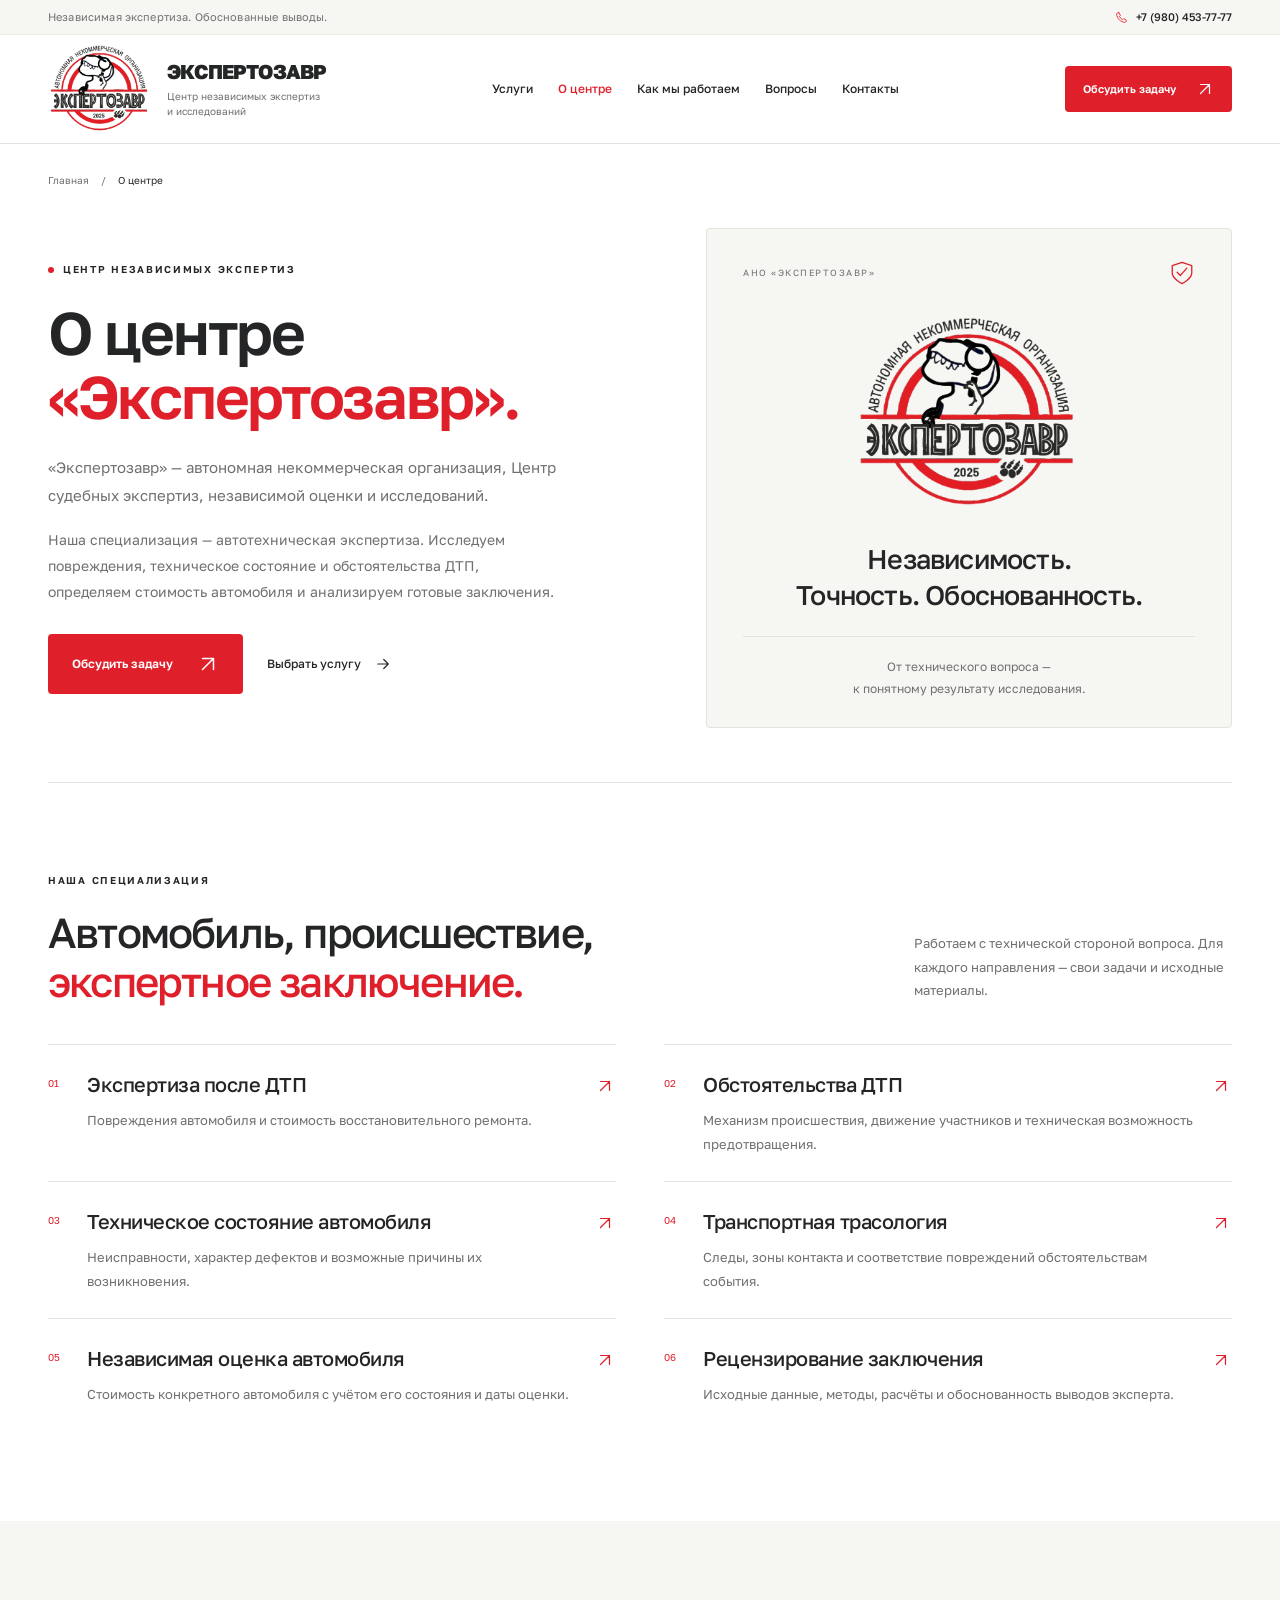
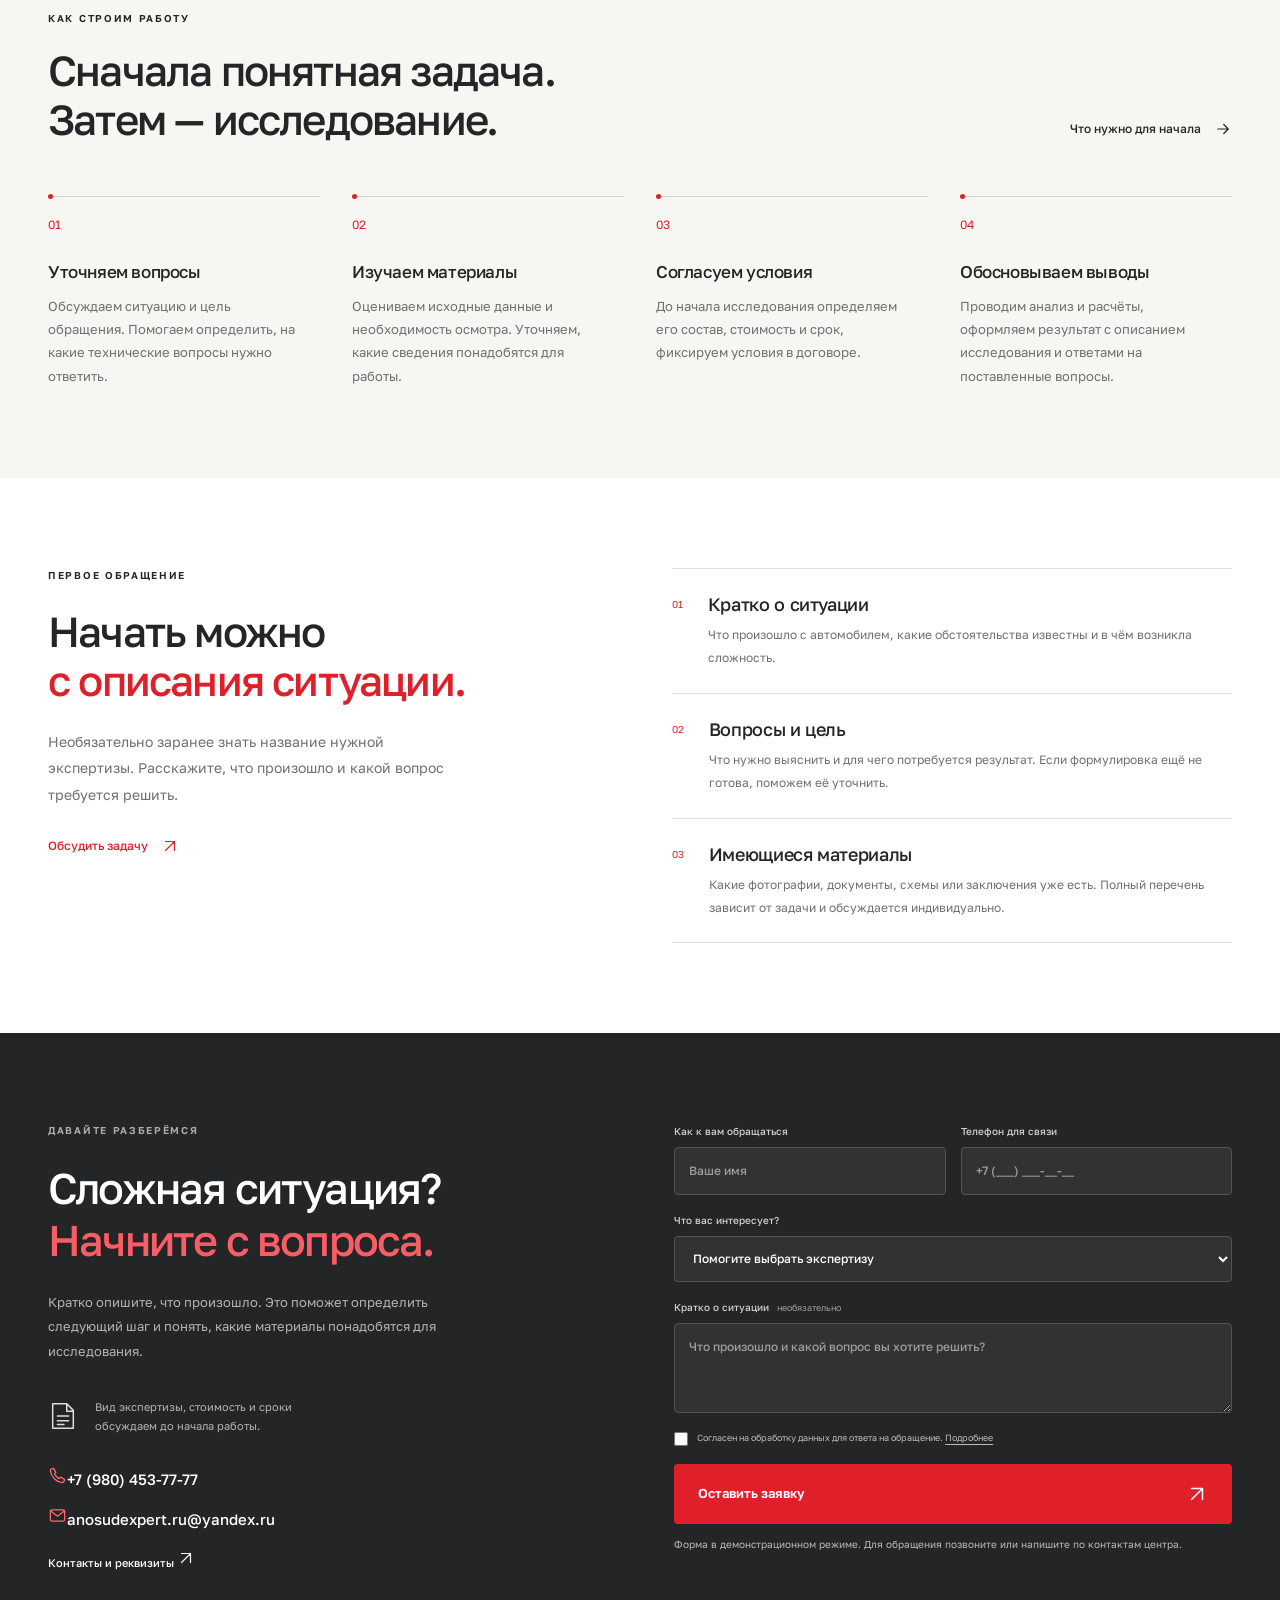
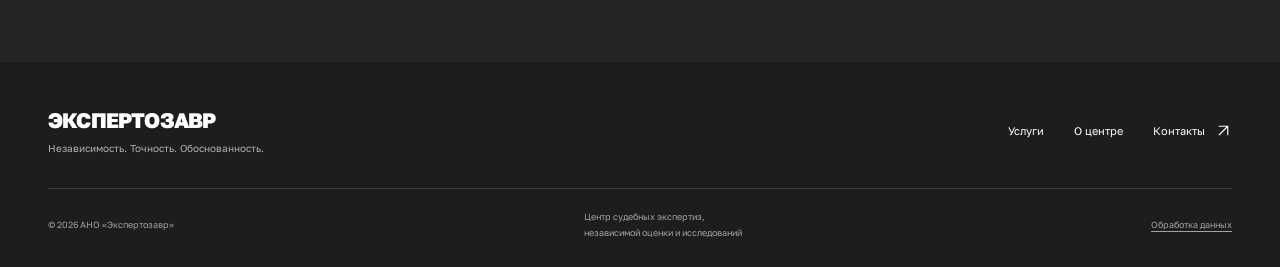
==== commit 2654f619: "Publish contact channels and organization requisites" ====
--- a/about/index.html
+++ b/about/index.html
@@ -2,11 +2,12 @@
 <html lang="ru"><head>
 <meta charset="utf-8"><meta name="viewport" content="width=device-width, initial-scale=1"><meta name="theme-color" content="#df202b">
 <title>О центре независимых экспертиз «Экспертозавр»</title>
-<meta name="description" content="АНО «Экспертозавр» — Центр судебных независимых экспертиз, независимой оценки и исследований. Специализация, направления работы и порядок первого обращения.">
+<meta name="description" content="АНО «Экспертозавр» — Центр судебных экспертиз, независимой оценки и исследований. Специализация, направления работы и порядок первого обращения.">
 <link rel="canonical" href="https://thenineaxis.github.io/expertozavr-demo/about/"><meta property="og:url" content="https://thenineaxis.github.io/expertozavr-demo/about/">
 <meta property="og:title" content="О центре «Экспертозавр»"><meta property="og:description" content="Автотехнические исследования, оценка автомобиля и рецензирование заключений. Узнайте, с какими задачами можно обратиться и как проходит работа."><meta property="og:type" content="website"><meta property="og:locale" content="ru_RU">
-<link rel="icon" type="image/svg+xml" href="../assets/favicon.svg"><link rel="stylesheet" href="../styles.css"><link rel="stylesheet" href="../service.css?v=0.7.0"><link rel="stylesheet" href="../about.css?v=0.9.0"><script src="../site-config.js" defer></script><script src="../app.js" defer></script>
-<script type="application/ld+json">{"@context": "https://schema.org", "@graph": [{"@type": "AboutPage", "@id": "https://thenineaxis.github.io/expertozavr-demo/about/#page", "url": "https://thenineaxis.github.io/expertozavr-demo/about/", "name": "О центре «Экспертозавр»", "mainEntity": {"@id": "https://thenineaxis.github.io/expertozavr-demo/#organization"}}, {"@type": "Organization", "@id": "https://thenineaxis.github.io/expertozavr-demo/#organization", "name": "АНО «Экспертозавр»", "alternateName": "Центр судебных независимых экспертиз, независимой оценки и исследований «Экспертозавр»", "url": "https://thenineaxis.github.io/expertozavr-demo/", "logo": "https://thenineaxis.github.io/expertozavr-demo/assets/logo-expertozavr.png", "description": "Автономная некоммерческая организация. Автотехническая экспертиза, независимая оценка автомобиля и рецензирование экспертных заключений."}, {"@type": "BreadcrumbList", "itemListElement": [{"@type": "ListItem", "position": 1, "name": "Главная", "item": "https://thenineaxis.github.io/expertozavr-demo/"}, {"@type": "ListItem", "position": 2, "name": "О центре", "item": "https://thenineaxis.github.io/expertozavr-demo/about/"}]}]}</script>
+<link rel="icon" type="image/svg+xml" href="../assets/favicon.svg"><link rel="stylesheet" href="../styles.css"><link rel="stylesheet" href="../service.css?v=0.7.0"><link rel="stylesheet" href="../about.css?v=0.9.0"><script src="../site-config.js?v=0.13.0" defer></script><script src="../app.js?v=0.13.0" defer></script>
+<script type="application/ld+json">{"@context": "https://schema.org", "@graph": [{"@type": "AboutPage", "@id": "https://thenineaxis.github.io/expertozavr-demo/about/#page", "url": "https://thenineaxis.github.io/expertozavr-demo/about/", "name": "О центре «Экспертозавр»", "mainEntity": {"@id": "https://thenineaxis.github.io/expertozavr-demo/#organization"}}, {"@type": "Organization", "@id": "https://thenineaxis.github.io/expertozavr-demo/#organization", "name": "АНО «Экспертозавр»", "legalName": "Автономная некоммерческая организация «Центр судебных экспертиз, независимой оценки и исследований „ЭКСПЕРТОЗАВР“»", "alternateName": "Центр судебных экспертиз, независимой оценки и исследований «Экспертозавр»", "url": "https://thenineaxis.github.io/expertozavr-demo/", "logo": "https://thenineaxis.github.io/expertozavr-demo/assets/logo-expertozavr.png", "telephone": "+79804537777", "email": "anosudexpert.ru@yandex.ru", "taxID": "7733466437", "identifier": [{"@type": "PropertyValue", "propertyID": "ОГРН", "value": "1257700157956"}, {"@type": "PropertyValue", "propertyID": "КПП", "value": "773301001"}], "contactPoint": {"@type": "ContactPoint", "telephone": "+79804537777", "email": "anosudexpert.ru@yandex.ru", "contactType": "customer service", "url": "https://thenineaxis.github.io/expertozavr-demo/contacts/"}}, {"@type": "BreadcrumbList", "itemListElement": [{"@type": "ListItem", "position": 1, "name": "Главная", "item": "https://thenineaxis.github.io/expertozavr-demo/"}, {"@type": "ListItem", "position": 2, "name": "О центре", "item": "https://thenineaxis.github.io/expertozavr-demo/about/"}]}]}</script>
+<link rel="stylesheet" href="../contacts.css?v=0.13.0">
 </head><body class="service-page about-page"><a class="skip-link" href="#main">Перейти к содержанию</a>
 <svg class="icon-library" xmlns="http://www.w3.org/2000/svg" aria-hidden="true">
 <symbol id="i-arrow" viewBox="0 0 24 24"><path d="M5 12h14m-6-6 6 6-6 6"/></symbol><symbol id="i-up-right" viewBox="0 0 24 24"><path d="M6 18 18 6M6 6h12v12"/></symbol><symbol id="i-check" viewBox="0 0 24 24"><path d="m5 12 4 4L19 6"/></symbol>
@@ -17,17 +18,17 @@
 <symbol id="i-document" viewBox="0 0 32 32"><path d="M8 3h12l7 7v19H5V3h3Zm12 0v8h7M10 16h12m-12 5h12m-12 4h7"/></symbol>
 <symbol id="i-scale" viewBox="0 0 32 32"><path d="M16 3v25M6 29h20M5 9l22-3M7 9l-5 11h10L7 9Zm18-3-5 11h10L25 6Z"/></symbol>
 <symbol id="i-shield" viewBox="0 0 32 32"><path d="m16 3 12 4v9c0 7-12 13-12 13S4 23 4 16V7l12-4Z"/><path d="m10 15 4 4 8-9"/></symbol>
-</svg>
-<div class="topline"><div class="container topline-inner"><span>Независимая экспертиза. Обоснованные выводы.</span><span>Судебные и досудебные исследования</span></div></div>
+<symbol id="i-phone" viewBox="0 0 24 24"><path d="m7 3 3 5-2 2a15 15 0 0 0 6 6l2-2 5 3-1 3a2 2 0 0 1-2 1C10 20 4 14 3 6a2 2 0 0 1 1-2l3-1Z"/></symbol><symbol id="i-mail" viewBox="0 0 24 24"><rect x="3" y="5" width="18" height="14" rx="2"/><path d="m3 6 9 7 9-7"/></symbol></svg>
+<div class="topline"><div class="container topline-inner"><span>Независимая экспертиза. Обоснованные выводы.</span><a class="topline-contact" href="tel:+79804537777" aria-label="Позвонить в центр: +7 (980) 453-77-77"><svg aria-hidden="true"><use href="#i-phone"/></svg>+7 (980) 453-77-77</a></div></div>
 <header class="site-header"><div class="container header-inner">
 <a class="brand" href="../" aria-label="Экспертозавр — главная"><img src="../assets/logo-expertozavr.png" alt="Логотип АНО «Экспертозавр»: динозавр с лупой" width="104" height="94"><span class="brand-copy"><strong>ЭКСПЕРТОЗАВР</strong><span>Центр независимых экспертиз<br>и исследований</span></span></a>
-<nav class="desktop-nav" aria-label="Основная навигация"><a href="#directions">Услуги</a><a href="./" aria-current="page">О центре</a><a href="#process">Как мы работаем</a><a href="../#questions">Вопросы</a></nav>
+<nav class="desktop-nav" aria-label="Основная навигация"><a href="../services/">Услуги</a><a href="./" aria-current="page">О центре</a><a href="../process/">Как мы работаем</a><a href="../questions/">Вопросы</a><a href="../contacts/">Контакты</a></nav>
 <a class="button button-small header-cta" href="#consultation">Обсудить задачу <svg><use href="#i-up-right"/></svg></a><button class="menu-toggle" aria-label="Открыть меню" aria-expanded="false" aria-controls="mobile-nav"><span></span><span></span></button></div>
-<nav class="mobile-nav" id="mobile-nav" aria-label="Мобильная навигация" hidden><a href="#directions">Услуги</a><a href="./" aria-current="page">О центре</a><a href="#process">Как мы работаем</a><a href="../#questions">Вопросы</a><a href="#consultation">Обсудить задачу ↗</a></nav></header>
+<nav class="mobile-nav" id="mobile-nav" aria-label="Мобильная навигация" hidden><a href="../services/">Услуги</a><a href="./" aria-current="page">О центре</a><a href="../process/">Как мы работаем</a><a href="../questions/">Вопросы</a><a href="../contacts/">Контакты</a><a href="#consultation">Обсудить задачу ↗</a></nav></header>
 <main id="main">
 <nav class="breadcrumbs container" aria-label="Хлебные крошки"><a href="../">Главная</a><span aria-hidden="true">/</span><span aria-current="page">О центре</span></nav>
 <section class="service-hero container center-hero" aria-labelledby="center-title">
-<div class="service-hero-copy"><p class="eyebrow"><span></span> ЦЕНТР НЕЗАВИСИМЫХ ЭКСПЕРТИЗ</p><h1 id="center-title">О центре<br><em>«Экспертозавр».</em></h1><p class="service-lead">«Экспертозавр» — автономная некоммерческая организация, Центр судебных независимых экспертиз, независимой оценки и исследований.</p><p class="center-hero-summary">Наша специализация — автотехническая экспертиза. Исследуем повреждения, техническое состояние и обстоятельства ДТП, определяем стоимость автомобиля и анализируем готовые заключения.</p><div class="hero-actions"><a class="button" href="#consultation">Обсудить задачу <svg><use href="#i-up-right"/></svg></a><a class="text-link" href="#directions">Выбрать услугу <svg><use href="#i-arrow"/></svg></a></div></div>
+<div class="service-hero-copy"><p class="eyebrow"><span></span> ЦЕНТР НЕЗАВИСИМЫХ ЭКСПЕРТИЗ</p><h1 id="center-title">О центре<br><em>«Экспертозавр».</em></h1><p class="service-lead">«Экспертозавр» — автономная некоммерческая организация, Центр судебных экспертиз, независимой оценки и исследований.</p><p class="center-hero-summary">Наша специализация — автотехническая экспертиза. Исследуем повреждения, техническое состояние и обстоятельства ДТП, определяем стоимость автомобиля и анализируем готовые заключения.</p><div class="hero-actions"><a class="button" href="#consultation">Обсудить задачу <svg><use href="#i-up-right"/></svg></a><a class="text-link" href="#directions">Выбрать услугу <svg><use href="#i-arrow"/></svg></a></div></div>
 <aside class="center-mark" aria-label="Принципы центра"><div class="center-mark-top"><span>АНО «ЭКСПЕРТОЗАВР»</span><svg aria-hidden="true"><use href="#i-shield"/></svg></div><img class="center-mark-logo" src="../assets/logo-expertozavr.png" alt="Логотип «Экспертозавр»: динозавр с лупой" width="1280" height="1130"><h2>Независимость.<br>Точность. Обоснованность.</h2><p>От технического вопроса —<br>к понятному результату исследования.</p></aside>
 </section>
 <section class="section container center-directions" id="directions" aria-labelledby="directions-title"><div class="section-heading"><div><p class="eyebrow">НАША СПЕЦИАЛИЗАЦИЯ</p><h2 id="directions-title">Автомобиль, происшествие,<br><em>экспертное заключение.</em></h2></div><p class="section-intro">Работаем с технической стороной вопроса. Для каждого направления — свои задачи и исходные материалы.</p></div><div class="center-direction-list">
@@ -40,10 +41,10 @@
 </div></section>
 <section class="process section" id="process" aria-labelledby="process-title"><div class="container"><div class="section-heading"><div><p class="eyebrow">КАК СТРОИМ РАБОТУ</p><h2 id="process-title">Сначала понятная задача.<br>Затем — исследование.</h2></div><a class="text-link" href="#first-step">Что нужно для начала <svg><use href="#i-arrow"/></svg></a></div><ol class="steps"><li><span>01</span><h3>Уточняем вопросы</h3><p>Обсуждаем ситуацию и цель обращения. Помогаем определить, на какие технические вопросы нужно ответить.</p></li><li><span>02</span><h3>Изучаем материалы</h3><p>Оцениваем исходные данные и необходимость осмотра. Уточняем, какие сведения понадобятся для работы.</p></li><li><span>03</span><h3>Согласуем условия</h3><p>До начала исследования определяем его состав, стоимость и срок, фиксируем условия в договоре.</p></li><li><span>04</span><h3>Обосновываем выводы</h3><p>Проводим анализ и расчёты, оформляем результат с описанием исследования и ответами на поставленные вопросы.</p></li></ol></div></section>
 <section class="section container center-start" id="first-step" aria-labelledby="first-step-title"><div class="center-start-intro"><p class="eyebrow">ПЕРВОЕ ОБРАЩЕНИЕ</p><h2 id="first-step-title">Начать можно<br><em>с описания ситуации.</em></h2><p>Необязательно заранее знать название нужной экспертизы. Расскажите, что произошло и какой вопрос требуется решить.</p><a class="text-link" href="#consultation">Обсудить задачу <svg><use href="#i-up-right"/></svg></a></div><ol class="document-list"><li><span>01</span><div><h3>Кратко о ситуации</h3><p>Что произошло с автомобилем, какие обстоятельства известны и в чём возникла сложность.</p></div></li><li><span>02</span><div><h3>Вопросы и цель</h3><p>Что нужно выяснить и для чего потребуется результат. Если формулировка ещё не готова, поможем её уточнить.</p></div></li><li><span>03</span><div><h3>Имеющиеся материалы</h3><p>Какие фотографии, документы, схемы или заключения уже есть. Полный перечень зависит от задачи и обсуждается индивидуально.</p></div></li></ol></section>
-<section class="consultation section" id="consultation" aria-labelledby="consultation-title"><div class="container consultation-grid"><div class="consultation-copy"><p class="eyebrow">ДАВАЙТЕ РАЗБЕРЁМСЯ</p><h2 id="consultation-title">Сложная ситуация?<br><em>Начните с вопроса.</em></h2><p>Кратко опишите, что произошло. Это поможет определить следующий шаг и понять, какие материалы понадобятся для исследования.</p><div class="consultation-footer"><svg><use href="#i-document"/></svg><span>Вид экспертизы, стоимость и сроки<br>обсуждаем до начала работы.</span></div><div id="contact-details" hidden></div></div>
-<form id="consultation-form"><div class="form-row"><label>Как к вам обращаться<input name="name" autocomplete="name" placeholder="Ваше имя" maxlength="80" required></label><label>Телефон для связи<input name="phone" type="tel" autocomplete="tel" inputmode="tel" placeholder="+7 (___) ___-__-__" minlength="10" maxlength="30" required aria-describedby="phone-error"><span id="phone-error" class="field-error" hidden>Укажите номер: от 10 до 15 цифр.</span></label></div><label>Что вас интересует?<select name="service" id="service-select"><option value="Не знаю, нужна консультация">Помогите выбрать экспертизу</option><option value="Экспертиза после ДТП">Экспертиза после ДТП</option><option value="Обстоятельства ДТП">Обстоятельства ДТП</option><option value="Техническое состояние автомобиля">Техническое состояние автомобиля</option><option value="Транспортно-трасологическая экспертиза">Транспортно-трасологическая экспертиза</option><option value="Независимая оценка автомобиля">Независимая оценка автомобиля</option><option value="Рецензирование экспертного заключения">Рецензирование экспертного заключения</option></select></label><label>Кратко о ситуации <span class="optional">необязательно</span><textarea name="message" placeholder="Что произошло и какой вопрос вы хотите решить?" rows="3" maxlength="2000"></textarea></label><label class="consent"><input type="checkbox" name="consent" required><span>Согласен на обработку данных для ответа на обращение. <button type="button" class="inline-button" id="privacy-open">Подробнее</button></span></label><button class="button submit-button" type="submit">Оставить заявку <svg><use href="#i-up-right"/></svg></button><p class="form-note" id="form-mode-note">Демонстрационная форма: отправка заявок пока не подключена.</p><div id="form-result" class="form-result" role="status" hidden></div></form></div></section>
+<section class="consultation section" id="consultation" aria-labelledby="consultation-title"><div class="container consultation-grid"><div class="consultation-copy"><p class="eyebrow">ДАВАЙТЕ РАЗБЕРЁМСЯ</p><h2 id="consultation-title">Сложная ситуация?<br><em>Начните с вопроса.</em></h2><p>Кратко опишите, что произошло. Это поможет определить следующий шаг и понять, какие материалы понадобятся для исследования.</p><div class="consultation-footer"><svg><use href="#i-document"/></svg><span>Вид экспертизы, стоимость и сроки<br>обсуждаем до начала работы.</span></div><address id="contact-details" class="contact-methods"><a class="contact-method" href="tel:+79804537777"><svg aria-hidden="true"><use href="#i-phone"/></svg><span>+7 (980) 453-77-77</span></a><a class="contact-method" href="mailto:anosudexpert.ru@yandex.ru"><svg aria-hidden="true"><use href="#i-mail"/></svg><span>anosudexpert.ru@yandex.ru</span></a><a class="text-link contact-all" href="../contacts/">Контакты и реквизиты <svg aria-hidden="true"><use href="#i-up-right"/></svg></a></address></div>
+<form id="consultation-form"><div class="form-row"><label>Как к вам обращаться<input name="name" autocomplete="name" placeholder="Ваше имя" maxlength="80" required></label><label>Телефон для связи<input name="phone" type="tel" autocomplete="tel" inputmode="tel" placeholder="+7 (___) ___-__-__" minlength="10" maxlength="30" required aria-describedby="phone-error"><span id="phone-error" class="field-error" hidden>Укажите номер: от 10 до 15 цифр.</span></label></div><label>Что вас интересует?<select name="service" id="service-select"><option value="Не знаю, нужна консультация">Помогите выбрать экспертизу</option><option value="Экспертиза после ДТП">Экспертиза после ДТП</option><option value="Обстоятельства ДТП">Обстоятельства ДТП</option><option value="Техническое состояние автомобиля">Техническое состояние автомобиля</option><option value="Транспортно-трасологическая экспертиза">Транспортно-трасологическая экспертиза</option><option value="Независимая оценка автомобиля">Независимая оценка автомобиля</option><option value="Рецензирование экспертного заключения">Рецензирование экспертного заключения</option></select></label><label>Кратко о ситуации <span class="optional">необязательно</span><textarea name="message" placeholder="Что произошло и какой вопрос вы хотите решить?" rows="3" maxlength="2000"></textarea></label><label class="consent"><input type="checkbox" name="consent" required><span>Согласен на обработку данных для ответа на обращение. <button type="button" class="inline-button" id="privacy-open">Подробнее</button></span></label><button class="button submit-button" type="submit">Оставить заявку <svg><use href="#i-up-right"/></svg></button><p class="form-note" id="form-mode-note">Форма в демонстрационном режиме. Для обращения позвоните или напишите по контактам центра.</p><div id="form-result" class="form-result" role="status" hidden></div></form></div></section>
 </main>
-<footer class="site-footer"><div class="container"><div class="footer-main"><a class="footer-brand" href="../">ЭКСПЕРТОЗАВР<span>Независимость. Точность. Обоснованность.</span></a><div class="footer-links"><a href="#directions">Услуги</a><a href="./" aria-current="page">О центре</a><a href="#consultation">Связаться с нами <svg><use href="#i-up-right"/></svg></a></div></div><div class="footer-bottom"><p>© <span id="year">2026</span> АНО «Экспертозавр»</p><p>Центр судебных независимых экспертиз,<br>независимой оценки и исследований</p><button class="inline-button" id="footer-privacy">Обработка данных</button></div></div></footer>
+<footer class="site-footer"><div class="container"><div class="footer-main"><a class="footer-brand" href="../">ЭКСПЕРТОЗАВР<span>Независимость. Точность. Обоснованность.</span></a><div class="footer-links"><a href="../services/">Услуги</a><a href="./" aria-current="page">О центре</a><a href="../contacts/">Контакты <svg><use href="#i-up-right"/></svg></a></div></div><div class="footer-bottom"><p>© <span id="year">2026</span> АНО «Экспертозавр»</p><p>Центр судебных экспертиз,<br>независимой оценки и исследований</p><button class="inline-button" id="footer-privacy">Обработка данных</button></div></div></footer>
 <dialog id="service-dialog" class="modal" aria-labelledby="dialog-title"><button class="modal-close" aria-label="Закрыть окно">×</button><p class="eyebrow" id="dialog-eyebrow">НАПРАВЛЕНИЕ ЭКСПЕРТИЗЫ</p><h2 id="dialog-title"></h2><p id="dialog-description"></p><div id="dialog-extra"></div><a class="button" href="#consultation" id="dialog-cta">Обсудить эту задачу <svg><use href="#i-up-right"/></svg></a></dialog>
 </body>
 </html>
--- a/contacts.css
+++ b/contacts.css
@@ -0,0 +1,10 @@
+/* Published contact channels shared across pages and contacts-page layout. */
+.topline-inner{gap:20px}.topline-contact{display:inline-flex;align-items:center;gap:8px;font-size:11px;font-weight:500;white-space:nowrap;color:var(--ink);letter-spacing:0}.topline-contact svg{width:13px;height:13px;color:var(--red)}.topline-contact:hover{color:var(--red)}.contact-methods{font-style:normal;display:grid;gap:15px;margin-top:28px}.contact-method{display:flex;align-items:center;gap:12px;font-size:15px;font-weight:500;line-height:1.6;color:#fff}.contact-method svg{width:19px;height:19px;color:#ff6971}.contact-method span{min-width:0;overflow-wrap:anywhere}.contact-method:hover{color:#ff6971}.contact-methods .contact-all{font-size:11px;color:#d3d5d3;margin-top:3px}.contact-methods .contact-all:hover{color:#ff6971}.contacts-page .desktop-nav [aria-current="page"],.contacts-page .mobile-nav [aria-current="page"]{color:var(--red)}
+.contact-hero{display:grid;grid-template-columns:1.1fr 1fr;gap:80px;align-items:center;padding-top:20px;padding-bottom:54px}.contact-hero .eyebrow{margin-bottom:23px}.contact-hero h1{margin-bottom:25px}.contact-lead{font-size:15px;line-height:1.85;color:var(--muted);max-width:500px;margin:0 0 20px}.contact-intro-note{font-size:13px;line-height:1.9;color:var(--muted);max-width:470px;margin:0 0 25px}.contact-hero>.text-link,.contact-hero>div>.text-link{color:var(--red)}.contact-channel-list{display:grid;gap:16px;min-width:0}.contact-channel{display:block;min-width:0;padding:29px 31px;border:1px solid var(--line);border-radius:var(--radius);background:var(--cream);transition:border-color .15s}.contact-channel:hover{border-color:var(--red)}.contact-channel-label{display:flex;align-items:center;gap:11px;font-size:8px;letter-spacing:1.4px;color:var(--muted);margin-bottom:20px}.contact-channel-label svg{width:23px;height:23px;color:var(--red)}.contact-channel-value{display:block;font-weight:500;line-height:1.4;letter-spacing:-.7px;overflow-wrap:anywhere}.contact-phone-value{font-size:32px}.contact-email-value{font-size:25px}.contact-channel-note{display:flex;align-items:center;gap:12px;font-size:11px;color:var(--red);margin-top:19px}.contact-channel-note svg{width:16px;height:16px}.contact-requisites{display:grid;grid-template-columns:1fr 1.1fr;gap:90px;border-top:1px solid var(--line);align-items:start}.contact-requisites-note{font-size:14px;line-height:1.9;color:var(--muted);max-width:380px;margin:24px 0}.contact-requisites .text-link{color:var(--red)}.requisite-list{margin:0;min-width:0}.requisite-row{display:grid;grid-template-columns:140px minmax(0,1fr);gap:24px;border-top:1px solid var(--line);padding:21px 0}.requisite-row:last-child{border-bottom:1px solid var(--line)}.requisite-row dt{font-size:11px;line-height:1.8;color:var(--muted)}.requisite-row dd{font-size:13px;line-height:1.85;margin:0;overflow-wrap:anywhere;font-variant-numeric:tabular-nums}.contact-address-note{font-size:11px;line-height:1.8;color:var(--muted);margin:17px 0 0}
+@media(max-width:1200px){.contact-hero{gap:45px}.contact-channel{padding:26px}.contact-phone-value{font-size:28px}.contact-email-value{font-size:22px}.contact-requisites{gap:60px}.requisite-row{grid-template-columns:110px minmax(0,1fr);gap:20px}}
+@media(max-width:1100px){.desktop-nav{gap:16px;font-size:11px}}
+@media(max-width:960px){.contact-hero{gap:30px}.contact-phone-value{font-size:25px}.contact-email-value{font-size:20px}.contact-lead{font-size:14px}.contact-requisites{gap:40px}.requisite-row{grid-template-columns:90px minmax(0,1fr);gap:16px}}
+@media(max-width:900px){.header-cta{display:none}}
+@media(max-width:800px){.contact-hero{grid-template-columns:1fr;gap:30px}}
+@media(max-width:720px){.topline-inner>span:first-child{display:none}.topline-contact{font-size:11px}.contact-method{font-size:14px}.contact-methods{gap:14px}.contact-hero{grid-template-columns:1fr;gap:30px;padding-top:10px;padding-bottom:36px}.contact-hero .eyebrow{font-size:9px;margin-bottom:20px}.contact-lead{font-size:14px}.contact-intro-note{font-size:13px}.contact-channel{padding:27px}.contact-phone-value{font-size:28px}.contact-email-value{font-size:21px}.contact-channel-label{font-size:8px;margin-bottom:17px}.contact-channel-note{font-size:11px}.contact-requisites{grid-template-columns:1fr;gap:30px}.contact-requisites-note{font-size:13px;max-width:none;margin:21px 0}.requisite-row{grid-template-columns:1fr;gap:7px;padding:20px 0}.requisite-row dt{font-size:10px}.requisite-row dd{font-size:13px}}
+@media(max-width:360px){.contact-channel{padding:23px}.contact-phone-value{font-size:23px}.contact-email-value{font-size:16px;letter-spacing:-.4px}.contact-method{font-size:13px}.contact-methods .contact-all{font-size:10px}}
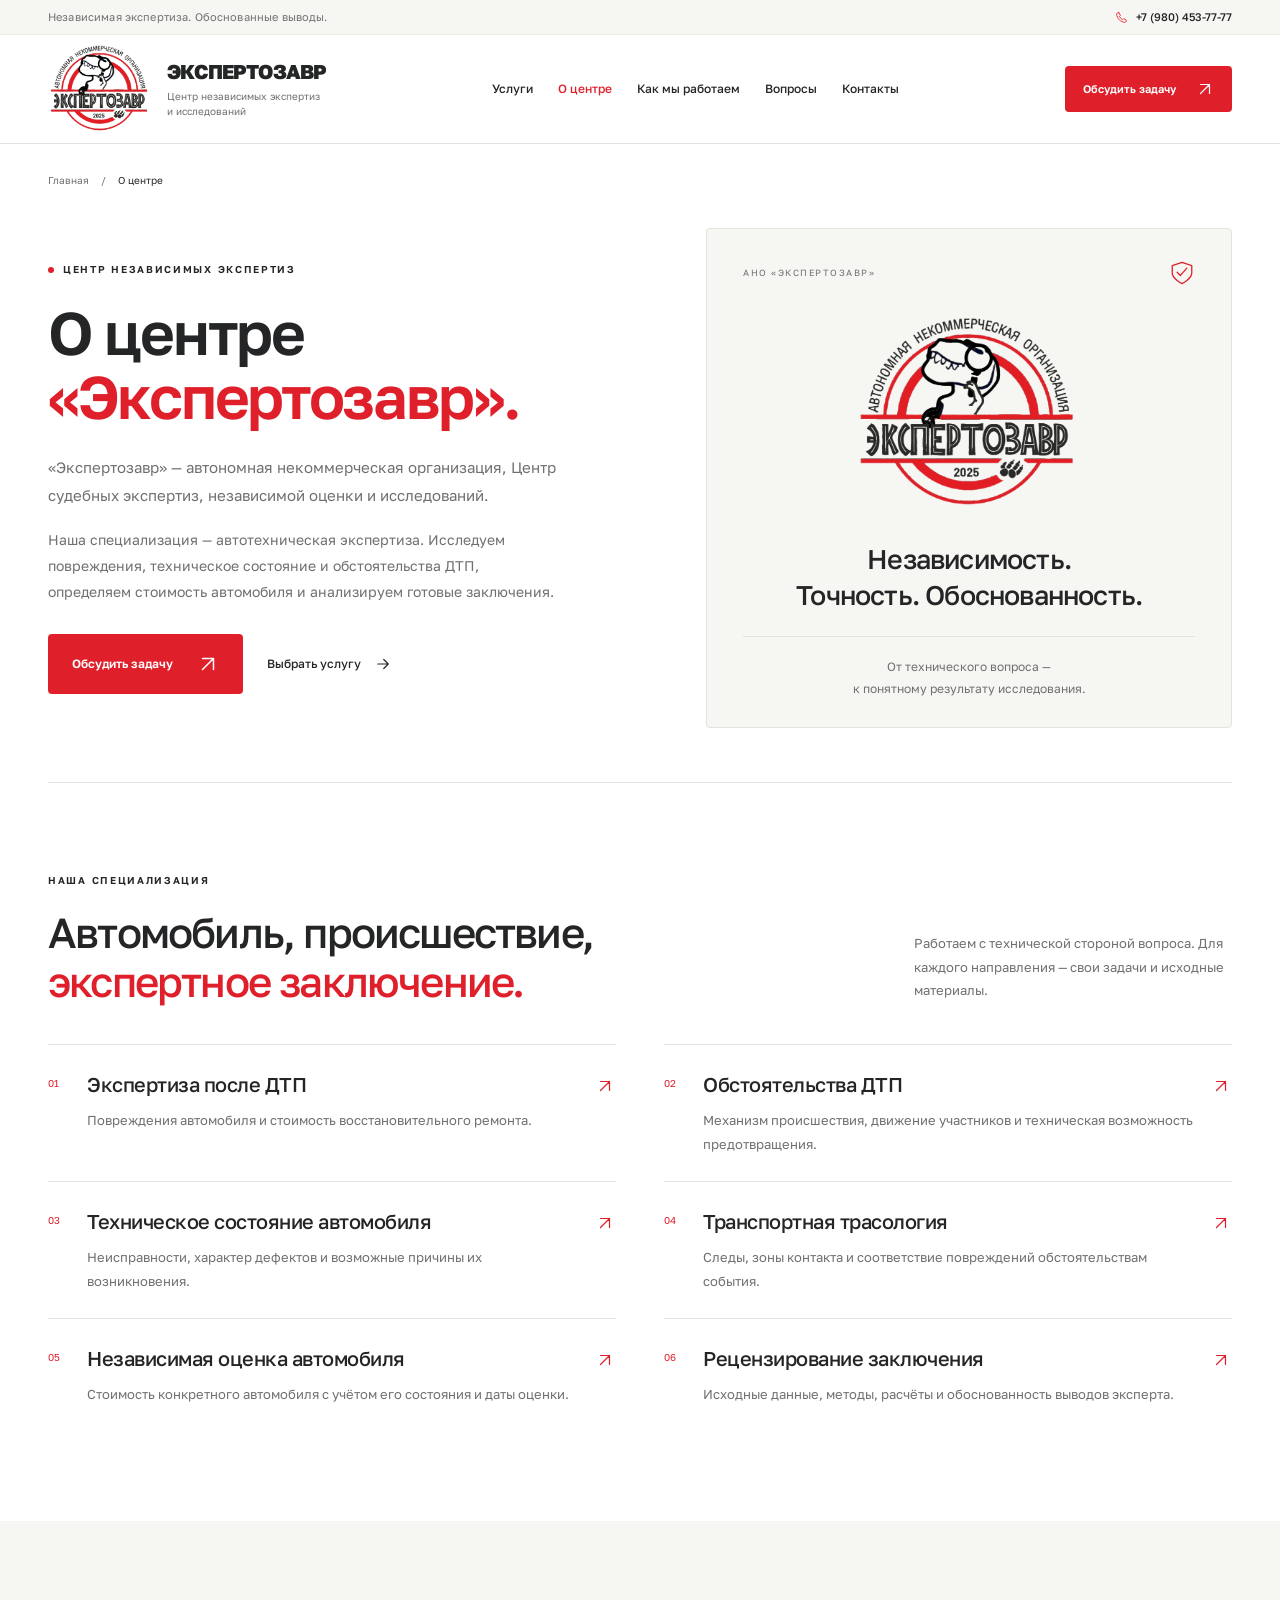
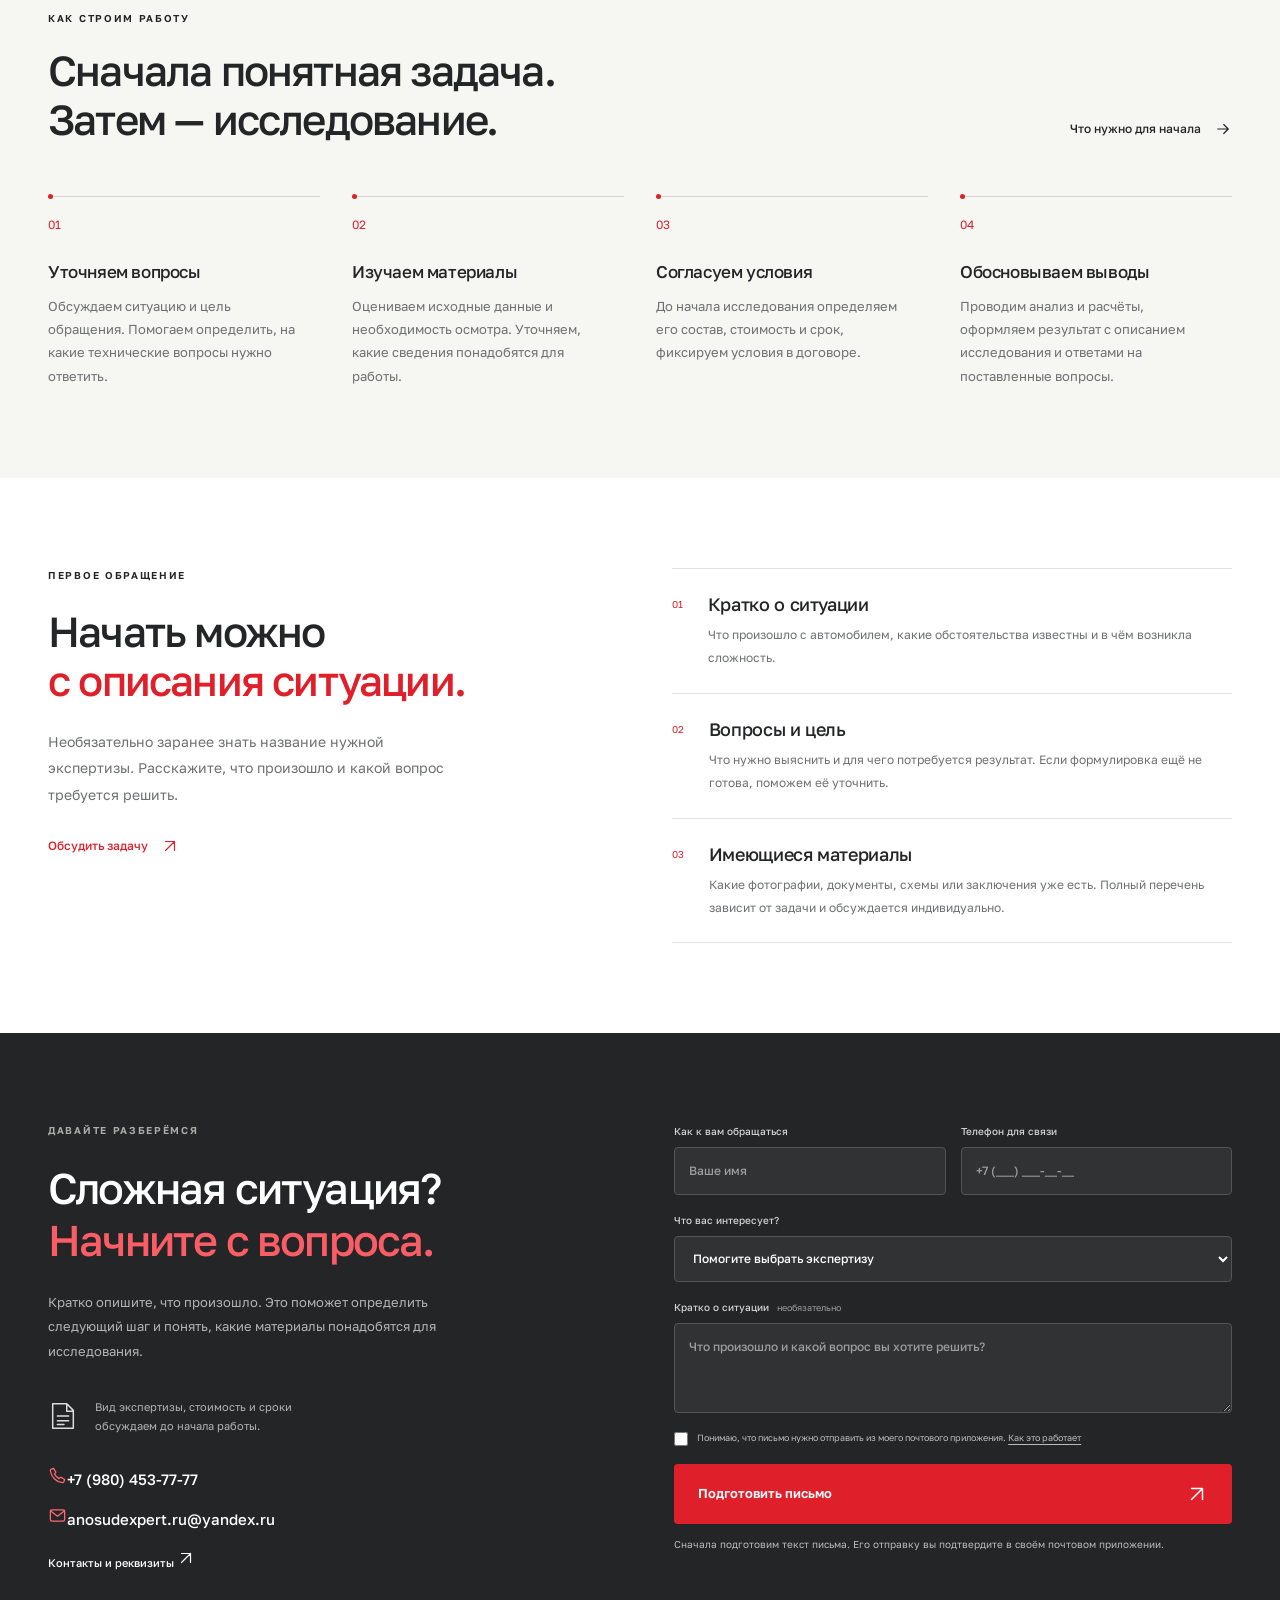
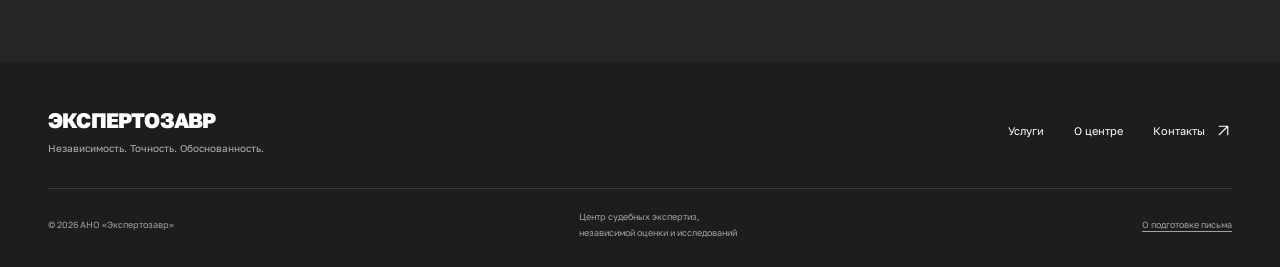
==== commit 8a1d29d6: "Enable reviewable email drafts and add confirmed legal address" ====
--- a/about/index.html
+++ b/about/index.html
@@ -5,9 +5,9 @@
 <meta name="description" content="АНО «Экспертозавр» — Центр судебных экспертиз, независимой оценки и исследований. Специализация, направления работы и порядок первого обращения.">
 <link rel="canonical" href="https://thenineaxis.github.io/expertozavr-demo/about/"><meta property="og:url" content="https://thenineaxis.github.io/expertozavr-demo/about/">
 <meta property="og:title" content="О центре «Экспертозавр»"><meta property="og:description" content="Автотехнические исследования, оценка автомобиля и рецензирование заключений. Узнайте, с какими задачами можно обратиться и как проходит работа."><meta property="og:type" content="website"><meta property="og:locale" content="ru_RU">
-<link rel="icon" type="image/svg+xml" href="../assets/favicon.svg"><link rel="stylesheet" href="../styles.css"><link rel="stylesheet" href="../service.css?v=0.7.0"><link rel="stylesheet" href="../about.css?v=0.9.0"><script src="../site-config.js?v=0.13.0" defer></script><script src="../app.js?v=0.13.0" defer></script>
-<script type="application/ld+json">{"@context": "https://schema.org", "@graph": [{"@type": "AboutPage", "@id": "https://thenineaxis.github.io/expertozavr-demo/about/#page", "url": "https://thenineaxis.github.io/expertozavr-demo/about/", "name": "О центре «Экспертозавр»", "mainEntity": {"@id": "https://thenineaxis.github.io/expertozavr-demo/#organization"}}, {"@type": "Organization", "@id": "https://thenineaxis.github.io/expertozavr-demo/#organization", "name": "АНО «Экспертозавр»", "legalName": "Автономная некоммерческая организация «Центр судебных экспертиз, независимой оценки и исследований „ЭКСПЕРТОЗАВР“»", "alternateName": "Центр судебных экспертиз, независимой оценки и исследований «Экспертозавр»", "url": "https://thenineaxis.github.io/expertozavr-demo/", "logo": "https://thenineaxis.github.io/expertozavr-demo/assets/logo-expertozavr.png", "telephone": "+79804537777", "email": "anosudexpert.ru@yandex.ru", "taxID": "7733466437", "identifier": [{"@type": "PropertyValue", "propertyID": "ОГРН", "value": "1257700157956"}, {"@type": "PropertyValue", "propertyID": "КПП", "value": "773301001"}], "contactPoint": {"@type": "ContactPoint", "telephone": "+79804537777", "email": "anosudexpert.ru@yandex.ru", "contactType": "customer service", "url": "https://thenineaxis.github.io/expertozavr-demo/contacts/"}}, {"@type": "BreadcrumbList", "itemListElement": [{"@type": "ListItem", "position": 1, "name": "Главная", "item": "https://thenineaxis.github.io/expertozavr-demo/"}, {"@type": "ListItem", "position": 2, "name": "О центре", "item": "https://thenineaxis.github.io/expertozavr-demo/about/"}]}]}</script>
-<link rel="stylesheet" href="../contacts.css?v=0.13.0">
+<link rel="icon" type="image/svg+xml" href="../assets/favicon.svg"><link rel="stylesheet" href="../styles.css"><link rel="stylesheet" href="../service.css?v=0.7.0"><link rel="stylesheet" href="../about.css?v=0.9.0"><script src="../site-config.js?v=0.14.0" defer></script><script src="../email-draft.js?v=0.14.0" defer></script><script src="../app.js?v=0.14.0" defer></script>
+<script type="application/ld+json">{"@context": "https://schema.org", "@graph": [{"@type": "AboutPage", "@id": "https://thenineaxis.github.io/expertozavr-demo/about/#page", "url": "https://thenineaxis.github.io/expertozavr-demo/about/", "name": "О центре «Экспертозавр»", "mainEntity": {"@id": "https://thenineaxis.github.io/expertozavr-demo/#organization"}}, {"@type": "Organization", "@id": "https://thenineaxis.github.io/expertozavr-demo/#organization", "name": "АНО «Экспертозавр»", "legalName": "Автономная некоммерческая организация «Центр судебных экспертиз, независимой оценки и исследований „ЭКСПЕРТОЗАВР“»", "alternateName": "Центр судебных экспертиз, независимой оценки и исследований «Экспертозавр»", "url": "https://thenineaxis.github.io/expertozavr-demo/", "logo": "https://thenineaxis.github.io/expertozavr-demo/assets/logo-expertozavr.png", "telephone": "+79804537777", "email": "anosudexpert.ru@yandex.ru", "taxID": "7733466437", "identifier": [{"@type": "PropertyValue", "propertyID": "ОГРН", "value": "1257700157956"}, {"@type": "PropertyValue", "propertyID": "КПП", "value": "773301001"}], "contactPoint": {"@type": "ContactPoint", "telephone": "+79804537777", "email": "anosudexpert.ru@yandex.ru", "contactType": "customer service", "url": "https://thenineaxis.github.io/expertozavr-demo/contacts/"}, "address": {"@type": "PostalAddress", "postalCode": "125364", "addressCountry": "RU", "addressLocality": "Москва", "streetAddress": "ул. Свободы, д. 50, помещение 4П"}}, {"@type": "BreadcrumbList", "itemListElement": [{"@type": "ListItem", "position": 1, "name": "Главная", "item": "https://thenineaxis.github.io/expertozavr-demo/"}, {"@type": "ListItem", "position": 2, "name": "О центре", "item": "https://thenineaxis.github.io/expertozavr-demo/about/"}]}]}</script>
+<link rel="stylesheet" href="../contacts.css?v=0.14.0">
 </head><body class="service-page about-page"><a class="skip-link" href="#main">Перейти к содержанию</a>
 <svg class="icon-library" xmlns="http://www.w3.org/2000/svg" aria-hidden="true">
 <symbol id="i-arrow" viewBox="0 0 24 24"><path d="M5 12h14m-6-6 6 6-6 6"/></symbol><symbol id="i-up-right" viewBox="0 0 24 24"><path d="M6 18 18 6M6 6h12v12"/></symbol><symbol id="i-check" viewBox="0 0 24 24"><path d="m5 12 4 4L19 6"/></symbol>
@@ -42,9 +42,9 @@
 <section class="process section" id="process" aria-labelledby="process-title"><div class="container"><div class="section-heading"><div><p class="eyebrow">КАК СТРОИМ РАБОТУ</p><h2 id="process-title">Сначала понятная задача.<br>Затем — исследование.</h2></div><a class="text-link" href="#first-step">Что нужно для начала <svg><use href="#i-arrow"/></svg></a></div><ol class="steps"><li><span>01</span><h3>Уточняем вопросы</h3><p>Обсуждаем ситуацию и цель обращения. Помогаем определить, на какие технические вопросы нужно ответить.</p></li><li><span>02</span><h3>Изучаем материалы</h3><p>Оцениваем исходные данные и необходимость осмотра. Уточняем, какие сведения понадобятся для работы.</p></li><li><span>03</span><h3>Согласуем условия</h3><p>До начала исследования определяем его состав, стоимость и срок, фиксируем условия в договоре.</p></li><li><span>04</span><h3>Обосновываем выводы</h3><p>Проводим анализ и расчёты, оформляем результат с описанием исследования и ответами на поставленные вопросы.</p></li></ol></div></section>
 <section class="section container center-start" id="first-step" aria-labelledby="first-step-title"><div class="center-start-intro"><p class="eyebrow">ПЕРВОЕ ОБРАЩЕНИЕ</p><h2 id="first-step-title">Начать можно<br><em>с описания ситуации.</em></h2><p>Необязательно заранее знать название нужной экспертизы. Расскажите, что произошло и какой вопрос требуется решить.</p><a class="text-link" href="#consultation">Обсудить задачу <svg><use href="#i-up-right"/></svg></a></div><ol class="document-list"><li><span>01</span><div><h3>Кратко о ситуации</h3><p>Что произошло с автомобилем, какие обстоятельства известны и в чём возникла сложность.</p></div></li><li><span>02</span><div><h3>Вопросы и цель</h3><p>Что нужно выяснить и для чего потребуется результат. Если формулировка ещё не готова, поможем её уточнить.</p></div></li><li><span>03</span><div><h3>Имеющиеся материалы</h3><p>Какие фотографии, документы, схемы или заключения уже есть. Полный перечень зависит от задачи и обсуждается индивидуально.</p></div></li></ol></section>
 <section class="consultation section" id="consultation" aria-labelledby="consultation-title"><div class="container consultation-grid"><div class="consultation-copy"><p class="eyebrow">ДАВАЙТЕ РАЗБЕРЁМСЯ</p><h2 id="consultation-title">Сложная ситуация?<br><em>Начните с вопроса.</em></h2><p>Кратко опишите, что произошло. Это поможет определить следующий шаг и понять, какие материалы понадобятся для исследования.</p><div class="consultation-footer"><svg><use href="#i-document"/></svg><span>Вид экспертизы, стоимость и сроки<br>обсуждаем до начала работы.</span></div><address id="contact-details" class="contact-methods"><a class="contact-method" href="tel:+79804537777"><svg aria-hidden="true"><use href="#i-phone"/></svg><span>+7 (980) 453-77-77</span></a><a class="contact-method" href="mailto:anosudexpert.ru@yandex.ru"><svg aria-hidden="true"><use href="#i-mail"/></svg><span>anosudexpert.ru@yandex.ru</span></a><a class="text-link contact-all" href="../contacts/">Контакты и реквизиты <svg aria-hidden="true"><use href="#i-up-right"/></svg></a></address></div>
-<form id="consultation-form"><div class="form-row"><label>Как к вам обращаться<input name="name" autocomplete="name" placeholder="Ваше имя" maxlength="80" required></label><label>Телефон для связи<input name="phone" type="tel" autocomplete="tel" inputmode="tel" placeholder="+7 (___) ___-__-__" minlength="10" maxlength="30" required aria-describedby="phone-error"><span id="phone-error" class="field-error" hidden>Укажите номер: от 10 до 15 цифр.</span></label></div><label>Что вас интересует?<select name="service" id="service-select"><option value="Не знаю, нужна консультация">Помогите выбрать экспертизу</option><option value="Экспертиза после ДТП">Экспертиза после ДТП</option><option value="Обстоятельства ДТП">Обстоятельства ДТП</option><option value="Техническое состояние автомобиля">Техническое состояние автомобиля</option><option value="Транспортно-трасологическая экспертиза">Транспортно-трасологическая экспертиза</option><option value="Независимая оценка автомобиля">Независимая оценка автомобиля</option><option value="Рецензирование экспертного заключения">Рецензирование экспертного заключения</option></select></label><label>Кратко о ситуации <span class="optional">необязательно</span><textarea name="message" placeholder="Что произошло и какой вопрос вы хотите решить?" rows="3" maxlength="2000"></textarea></label><label class="consent"><input type="checkbox" name="consent" required><span>Согласен на обработку данных для ответа на обращение. <button type="button" class="inline-button" id="privacy-open">Подробнее</button></span></label><button class="button submit-button" type="submit">Оставить заявку <svg><use href="#i-up-right"/></svg></button><p class="form-note" id="form-mode-note">Форма в демонстрационном режиме. Для обращения позвоните или напишите по контактам центра.</p><div id="form-result" class="form-result" role="status" hidden></div></form></div></section>
+<form id="consultation-form"><div class="form-row"><label>Как к вам обращаться<input name="name" autocomplete="name" placeholder="Ваше имя" maxlength="80" required></label><label>Телефон для связи<input name="phone" type="tel" autocomplete="tel" inputmode="tel" placeholder="+7 (___) ___-__-__" minlength="10" maxlength="30" required aria-describedby="phone-error"><span id="phone-error" class="field-error" hidden>Укажите номер: от 10 до 15 цифр.</span></label></div><label>Что вас интересует?<select name="service" id="service-select"><option value="Не знаю, нужна консультация">Помогите выбрать экспертизу</option><option value="Экспертиза после ДТП">Экспертиза после ДТП</option><option value="Обстоятельства ДТП">Обстоятельства ДТП</option><option value="Техническое состояние автомобиля">Техническое состояние автомобиля</option><option value="Транспортно-трасологическая экспертиза">Транспортно-трасологическая экспертиза</option><option value="Независимая оценка автомобиля">Независимая оценка автомобиля</option><option value="Рецензирование экспертного заключения">Рецензирование экспертного заключения</option></select></label><label>Кратко о ситуации <span class="optional">необязательно</span><textarea name="message" placeholder="Что произошло и какой вопрос вы хотите решить?" rows="3" maxlength="2000"></textarea></label><label class="consent"><input type="checkbox" name="consent" required><span>Понимаю, что письмо нужно отправить из моего почтового приложения. <button type="button" class="inline-button" id="privacy-open">Как это работает</button></span></label><button class="button submit-button" type="submit" disabled>Подготовить письмо <svg><use href="#i-up-right"/></svg></button><p class="form-note" id="form-mode-note">Сначала подготовим текст письма. Его отправку вы подтвердите в своём почтовом приложении.</p><noscript><p class="form-note">Для подготовки письма включите JavaScript или свяжитесь с центром по телефону и email, указанным рядом.</p></noscript><div id="form-result" class="form-result" role="region" aria-label="Подготовленное письмо" tabindex="-1" hidden></div></form></div></section>
 </main>
-<footer class="site-footer"><div class="container"><div class="footer-main"><a class="footer-brand" href="../">ЭКСПЕРТОЗАВР<span>Независимость. Точность. Обоснованность.</span></a><div class="footer-links"><a href="../services/">Услуги</a><a href="./" aria-current="page">О центре</a><a href="../contacts/">Контакты <svg><use href="#i-up-right"/></svg></a></div></div><div class="footer-bottom"><p>© <span id="year">2026</span> АНО «Экспертозавр»</p><p>Центр судебных экспертиз,<br>независимой оценки и исследований</p><button class="inline-button" id="footer-privacy">Обработка данных</button></div></div></footer>
+<footer class="site-footer"><div class="container"><div class="footer-main"><a class="footer-brand" href="../">ЭКСПЕРТОЗАВР<span>Независимость. Точность. Обоснованность.</span></a><div class="footer-links"><a href="../services/">Услуги</a><a href="./" aria-current="page">О центре</a><a href="../contacts/">Контакты <svg><use href="#i-up-right"/></svg></a></div></div><div class="footer-bottom"><p>© <span id="year">2026</span> АНО «Экспертозавр»</p><p>Центр судебных экспертиз,<br>независимой оценки и исследований</p><button class="inline-button" id="footer-privacy">О подготовке письма</button></div></div></footer>
 <dialog id="service-dialog" class="modal" aria-labelledby="dialog-title"><button class="modal-close" aria-label="Закрыть окно">×</button><p class="eyebrow" id="dialog-eyebrow">НАПРАВЛЕНИЕ ЭКСПЕРТИЗЫ</p><h2 id="dialog-title"></h2><p id="dialog-description"></p><div id="dialog-extra"></div><a class="button" href="#consultation" id="dialog-cta">Обсудить эту задачу <svg><use href="#i-up-right"/></svg></a></dialog>
 </body>
 </html>
--- a/contacts.css
+++ b/contacts.css
@@ -8,3 +8,12 @@
 @media(max-width:800px){.contact-hero{grid-template-columns:1fr;gap:30px}}
 @media(max-width:720px){.topline-inner>span:first-child{display:none}.topline-contact{font-size:11px}.contact-method{font-size:14px}.contact-methods{gap:14px}.contact-hero{grid-template-columns:1fr;gap:30px;padding-top:10px;padding-bottom:36px}.contact-hero .eyebrow{font-size:9px;margin-bottom:20px}.contact-lead{font-size:14px}.contact-intro-note{font-size:13px}.contact-channel{padding:27px}.contact-phone-value{font-size:28px}.contact-email-value{font-size:21px}.contact-channel-label{font-size:8px;margin-bottom:17px}.contact-channel-note{font-size:11px}.contact-requisites{grid-template-columns:1fr;gap:30px}.contact-requisites-note{font-size:13px;max-width:none;margin:21px 0}.requisite-row{grid-template-columns:1fr;gap:7px;padding:20px 0}.requisite-row dt{font-size:10px}.requisite-row dd{font-size:13px}}
 @media(max-width:360px){.contact-channel{padding:23px}.contact-phone-value{font-size:23px}.contact-email-value{font-size:16px;letter-spacing:-.4px}.contact-method{font-size:13px}.contact-methods .contact-all{font-size:10px}}
+
+/* Email draft review: visitor opens their own mail app and confirms sending. */
+.submit-button:disabled{opacity:.55;cursor:not-allowed;transform:none}.email-draft-status{font-size:13px;font-weight:500;margin:0 0 15px}.email-draft-recipient,.email-draft-subject{font-size:11px;line-height:1.8;overflow-wrap:anywhere;margin:0 0 8px}.email-draft-label{font-size:11px;margin:16px 0 8px!important}.email-draft-preview{display:block;width:100%;min-height:190px;max-height:420px;resize:vertical;font-size:12px!important;line-height:1.8!important}.email-draft-actions{display:flex;align-items:center;flex-wrap:wrap;gap:17px;margin-top:17px}.email-draft-open{font-size:11px;padding:12px 16px;justify-content:center}.email-draft-select{font-size:11px;color:#fff}.email-draft-help{font-size:10px;line-height:1.9;color:#c4c7c5;margin:17px 0 0}
+@media(max-width:720px){.email-draft-status{font-size:12px}.email-draft-recipient,.email-draft-subject{font-size:11px}.email-draft-actions{gap:15px}.email-draft-help{font-size:11px}.email-draft-open{max-width:100%;white-space:normal;text-align:center}}
+
+.contact-requisite-details{min-width:0}
+
+.email-draft-select:hover{color:#ff6971}.consultation-copy{position:sticky;top:130px;align-self:start}
+@media(max-width:720px){.consultation-copy{position:static}}
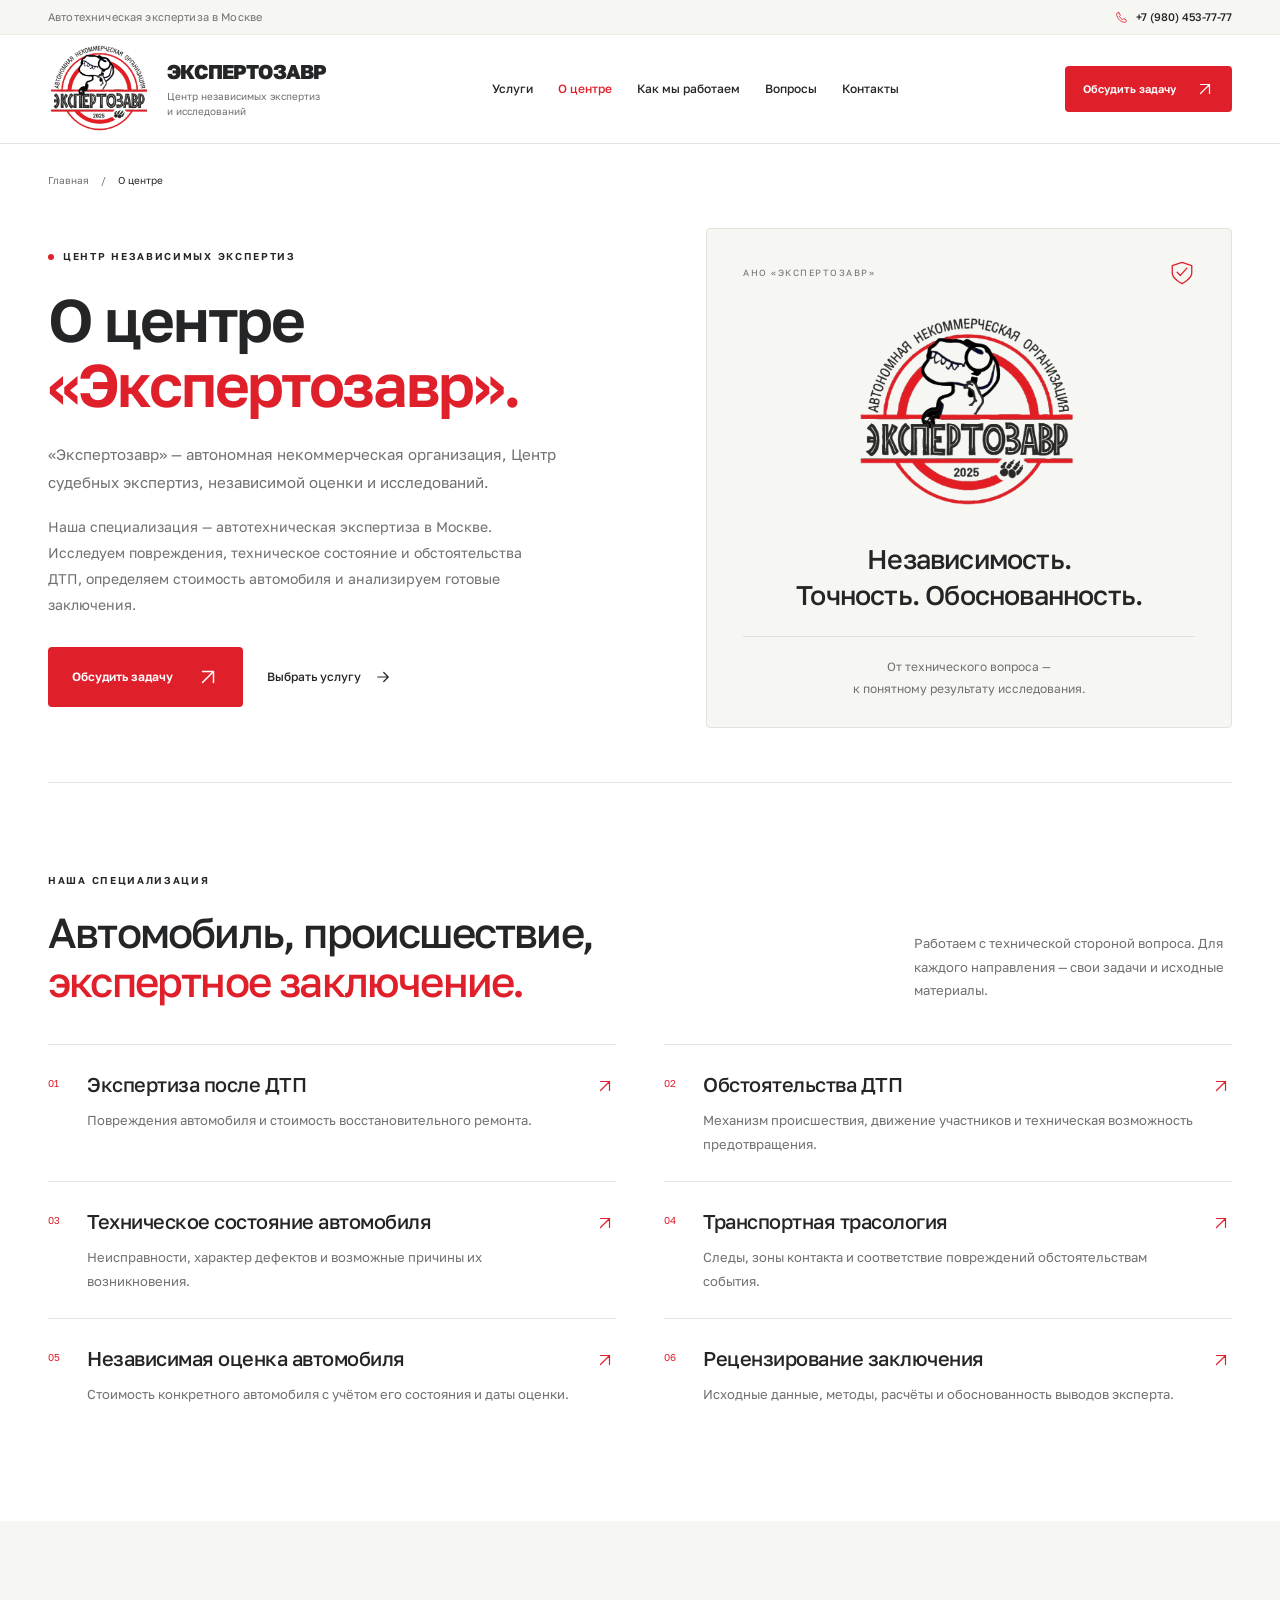
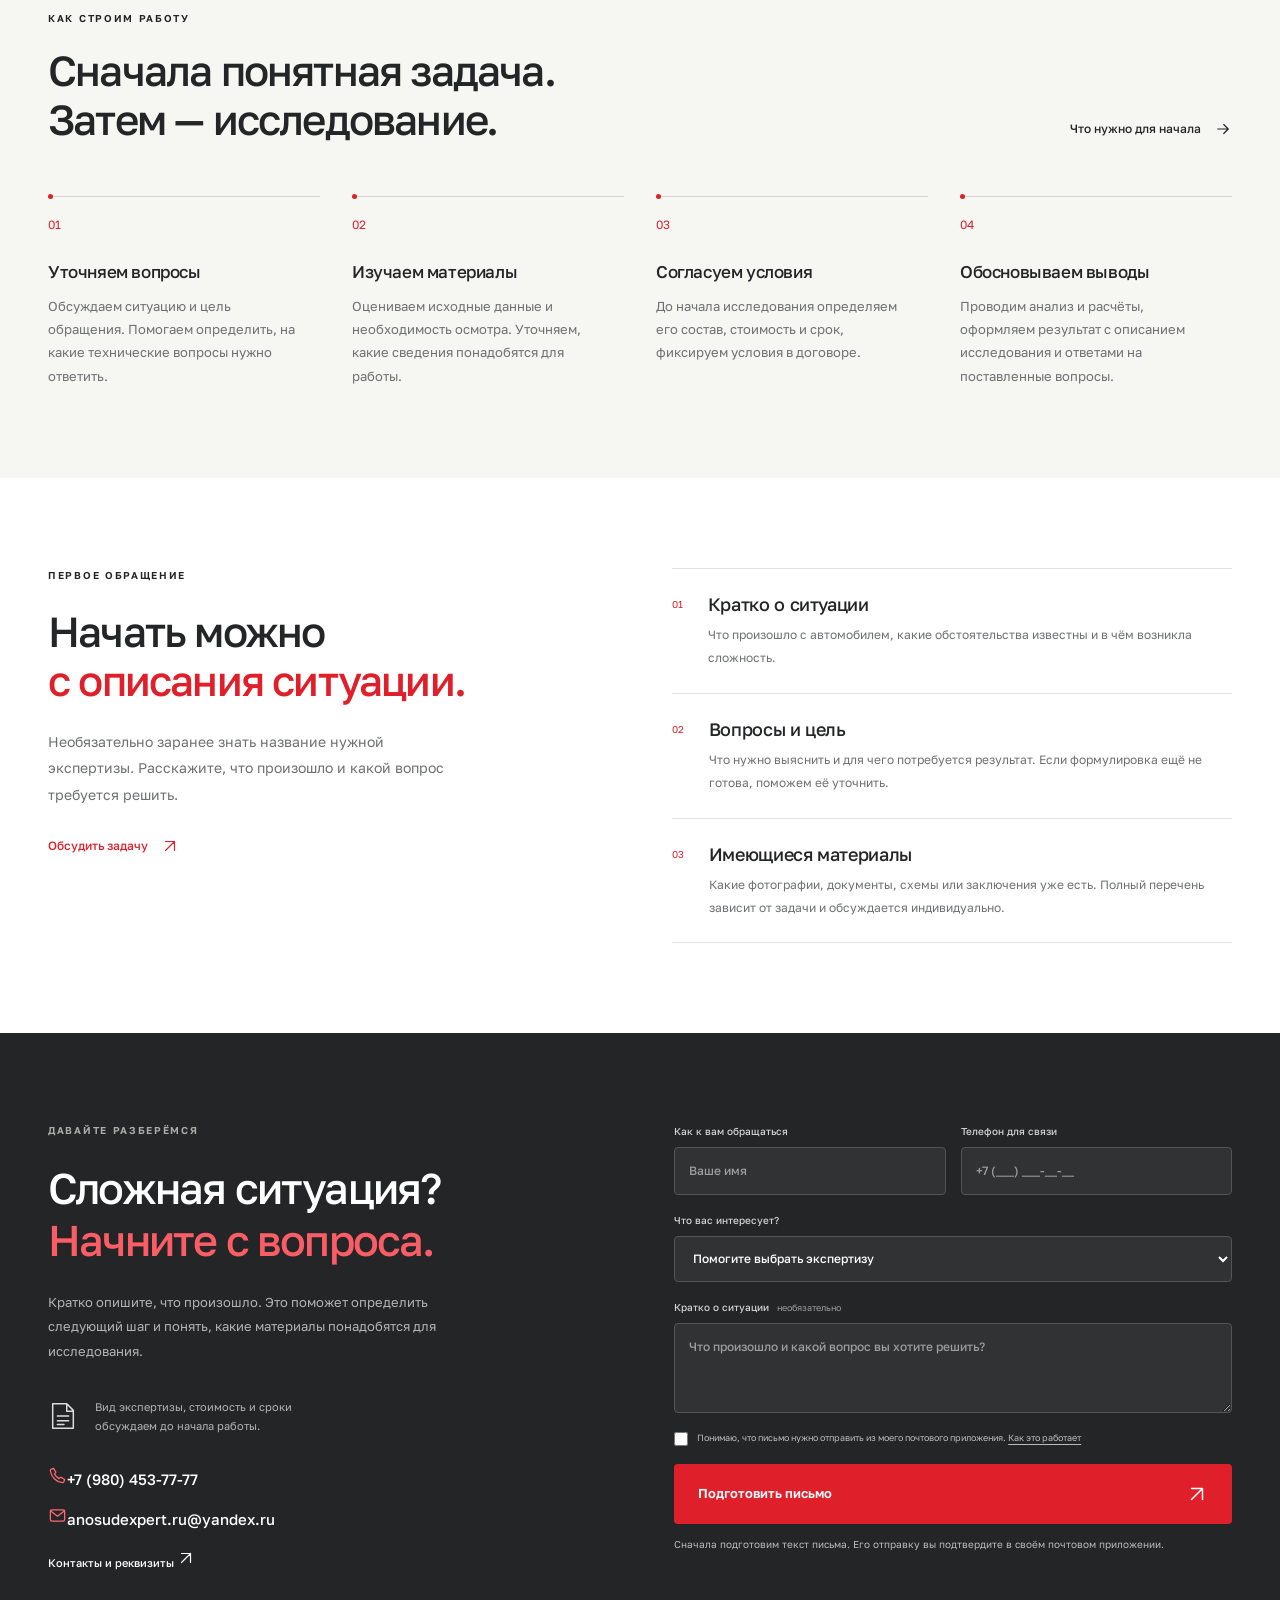
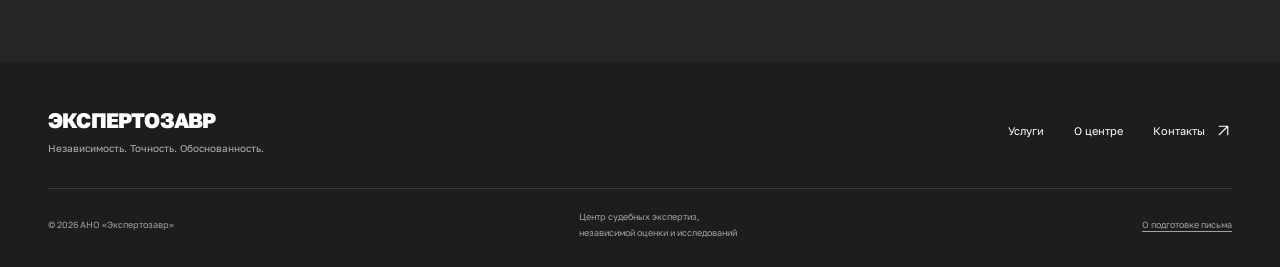
==== commit c7c9e6ac: "Set Moscow as confirmed service region" ====
--- a/about/index.html
+++ b/about/index.html
@@ -1,13 +1,14 @@
 <!doctype html>
 <html lang="ru"><head>
 <meta charset="utf-8"><meta name="viewport" content="width=device-width, initial-scale=1"><meta name="theme-color" content="#df202b">
-<title>О центре независимых экспертиз «Экспертозавр»</title>
-<meta name="description" content="АНО «Экспертозавр» — Центр судебных экспертиз, независимой оценки и исследований. Специализация, направления работы и порядок первого обращения.">
+<title>О центре экспертиз «Экспертозавр» в Москве</title>
+<meta name="description" content="АНО «Экспертозавр» — Центр судебных экспертиз, независимой оценки и исследований в Москве. Специализация, направления работы и порядок первого обращения.">
 <link rel="canonical" href="https://thenineaxis.github.io/expertozavr-demo/about/"><meta property="og:url" content="https://thenineaxis.github.io/expertozavr-demo/about/">
-<meta property="og:title" content="О центре «Экспертозавр»"><meta property="og:description" content="Автотехнические исследования, оценка автомобиля и рецензирование заключений. Узнайте, с какими задачами можно обратиться и как проходит работа."><meta property="og:type" content="website"><meta property="og:locale" content="ru_RU">
+<meta property="og:title" content="О центре экспертиз «Экспертозавр» в Москве"><meta property="og:description" content="АНО «Экспертозавр» — Центр судебных экспертиз, независимой оценки и исследований в Москве. Специализация, направления работы и порядок первого обращения."><meta property="og:type" content="website"><meta property="og:locale" content="ru_RU">
 <link rel="icon" type="image/svg+xml" href="../assets/favicon.svg"><link rel="stylesheet" href="../styles.css"><link rel="stylesheet" href="../service.css?v=0.7.0"><link rel="stylesheet" href="../about.css?v=0.9.0"><script src="../site-config.js?v=0.14.0" defer></script><script src="../email-draft.js?v=0.14.0" defer></script><script src="../app.js?v=0.14.0" defer></script>
-<script type="application/ld+json">{"@context": "https://schema.org", "@graph": [{"@type": "AboutPage", "@id": "https://thenineaxis.github.io/expertozavr-demo/about/#page", "url": "https://thenineaxis.github.io/expertozavr-demo/about/", "name": "О центре «Экспертозавр»", "mainEntity": {"@id": "https://thenineaxis.github.io/expertozavr-demo/#organization"}}, {"@type": "Organization", "@id": "https://thenineaxis.github.io/expertozavr-demo/#organization", "name": "АНО «Экспертозавр»", "legalName": "Автономная некоммерческая организация «Центр судебных экспертиз, независимой оценки и исследований „ЭКСПЕРТОЗАВР“»", "alternateName": "Центр судебных экспертиз, независимой оценки и исследований «Экспертозавр»", "url": "https://thenineaxis.github.io/expertozavr-demo/", "logo": "https://thenineaxis.github.io/expertozavr-demo/assets/logo-expertozavr.png", "telephone": "+79804537777", "email": "anosudexpert.ru@yandex.ru", "taxID": "7733466437", "identifier": [{"@type": "PropertyValue", "propertyID": "ОГРН", "value": "1257700157956"}, {"@type": "PropertyValue", "propertyID": "КПП", "value": "773301001"}], "contactPoint": {"@type": "ContactPoint", "telephone": "+79804537777", "email": "anosudexpert.ru@yandex.ru", "contactType": "customer service", "url": "https://thenineaxis.github.io/expertozavr-demo/contacts/"}, "address": {"@type": "PostalAddress", "postalCode": "125364", "addressCountry": "RU", "addressLocality": "Москва", "streetAddress": "ул. Свободы, д. 50, помещение 4П"}}, {"@type": "BreadcrumbList", "itemListElement": [{"@type": "ListItem", "position": 1, "name": "Главная", "item": "https://thenineaxis.github.io/expertozavr-demo/"}, {"@type": "ListItem", "position": 2, "name": "О центре", "item": "https://thenineaxis.github.io/expertozavr-demo/about/"}]}]}</script>
-<link rel="stylesheet" href="../contacts.css?v=0.14.0">
+<script type="application/ld+json">{"@context": "https://schema.org", "@graph": [{"@type": "AboutPage", "@id": "https://thenineaxis.github.io/expertozavr-demo/about/#page", "url": "https://thenineaxis.github.io/expertozavr-demo/about/", "name": "О центре «Экспертозавр»", "mainEntity": {"@id": "https://thenineaxis.github.io/expertozavr-demo/#organization"}}, {"@type": "Organization", "@id": "https://thenineaxis.github.io/expertozavr-demo/#organization", "name": "АНО «Экспертозавр»", "legalName": "Автономная некоммерческая организация «Центр судебных экспертиз, независимой оценки и исследований „ЭКСПЕРТОЗАВР“»", "alternateName": "Центр судебных экспертиз, независимой оценки и исследований «Экспертозавр»", "url": "https://thenineaxis.github.io/expertozavr-demo/", "logo": "https://thenineaxis.github.io/expertozavr-demo/assets/logo-expertozavr.png", "telephone": "+79804537777", "email": "anosudexpert.ru@yandex.ru", "taxID": "7733466437", "identifier": [{"@type": "PropertyValue", "propertyID": "ОГРН", "value": "1257700157956"}, {"@type": "PropertyValue", "propertyID": "КПП", "value": "773301001"}], "contactPoint": {"@type": "ContactPoint", "telephone": "+79804537777", "email": "anosudexpert.ru@yandex.ru", "contactType": "customer service", "url": "https://thenineaxis.github.io/expertozavr-demo/contacts/"}, "address": {"@type": "PostalAddress", "postalCode": "125364", "addressCountry": "RU", "addressLocality": "Москва", "streetAddress": "ул. Свободы, д. 50, помещение 4П"}, "areaServed": {"@type": "City", "name": "Москва"}}, {"@type": "BreadcrumbList", "itemListElement": [{"@type": "ListItem", "position": 1, "name": "Главная", "item": "https://thenineaxis.github.io/expertozavr-demo/"}, {"@type": "ListItem", "position": 2, "name": "О центре", "item": "https://thenineaxis.github.io/expertozavr-demo/about/"}]}]}</script>
+<link rel="stylesheet" href="../contacts.css?v=0.15.0">
+<meta property="og:site_name" content="Экспертозавр"><meta property="og:image" content="https://thenineaxis.github.io/expertozavr-demo/assets/social-card.jpg?v=0.15.0"><meta property="og:image:type" content="image/jpeg"><meta property="og:image:width" content="1200"><meta property="og:image:height" content="630"><meta property="og:image:alt" content="Экспертозавр — автотехническая экспертиза. Телефон +7 (980) 453-77-77.">
 </head><body class="service-page about-page"><a class="skip-link" href="#main">Перейти к содержанию</a>
 <svg class="icon-library" xmlns="http://www.w3.org/2000/svg" aria-hidden="true">
 <symbol id="i-arrow" viewBox="0 0 24 24"><path d="M5 12h14m-6-6 6 6-6 6"/></symbol><symbol id="i-up-right" viewBox="0 0 24 24"><path d="M6 18 18 6M6 6h12v12"/></symbol><symbol id="i-check" viewBox="0 0 24 24"><path d="m5 12 4 4L19 6"/></symbol>
@@ -19,7 +20,7 @@
 <symbol id="i-scale" viewBox="0 0 32 32"><path d="M16 3v25M6 29h20M5 9l22-3M7 9l-5 11h10L7 9Zm18-3-5 11h10L25 6Z"/></symbol>
 <symbol id="i-shield" viewBox="0 0 32 32"><path d="m16 3 12 4v9c0 7-12 13-12 13S4 23 4 16V7l12-4Z"/><path d="m10 15 4 4 8-9"/></symbol>
 <symbol id="i-phone" viewBox="0 0 24 24"><path d="m7 3 3 5-2 2a15 15 0 0 0 6 6l2-2 5 3-1 3a2 2 0 0 1-2 1C10 20 4 14 3 6a2 2 0 0 1 1-2l3-1Z"/></symbol><symbol id="i-mail" viewBox="0 0 24 24"><rect x="3" y="5" width="18" height="14" rx="2"/><path d="m3 6 9 7 9-7"/></symbol></svg>
-<div class="topline"><div class="container topline-inner"><span>Независимая экспертиза. Обоснованные выводы.</span><a class="topline-contact" href="tel:+79804537777" aria-label="Позвонить в центр: +7 (980) 453-77-77"><svg aria-hidden="true"><use href="#i-phone"/></svg>+7 (980) 453-77-77</a></div></div>
+<div class="topline"><div class="container topline-inner"><span>Автотехническая экспертиза в Москве</span><a class="topline-contact" href="tel:+79804537777" aria-label="Позвонить в центр: +7 (980) 453-77-77"><svg aria-hidden="true"><use href="#i-phone"/></svg>+7 (980) 453-77-77</a></div></div>
 <header class="site-header"><div class="container header-inner">
 <a class="brand" href="../" aria-label="Экспертозавр — главная"><img src="../assets/logo-expertozavr.png" alt="Логотип АНО «Экспертозавр»: динозавр с лупой" width="104" height="94"><span class="brand-copy"><strong>ЭКСПЕРТОЗАВР</strong><span>Центр независимых экспертиз<br>и исследований</span></span></a>
 <nav class="desktop-nav" aria-label="Основная навигация"><a href="../services/">Услуги</a><a href="./" aria-current="page">О центре</a><a href="../process/">Как мы работаем</a><a href="../questions/">Вопросы</a><a href="../contacts/">Контакты</a></nav>
@@ -28,7 +29,7 @@
 <main id="main">
 <nav class="breadcrumbs container" aria-label="Хлебные крошки"><a href="../">Главная</a><span aria-hidden="true">/</span><span aria-current="page">О центре</span></nav>
 <section class="service-hero container center-hero" aria-labelledby="center-title">
-<div class="service-hero-copy"><p class="eyebrow"><span></span> ЦЕНТР НЕЗАВИСИМЫХ ЭКСПЕРТИЗ</p><h1 id="center-title">О центре<br><em>«Экспертозавр».</em></h1><p class="service-lead">«Экспертозавр» — автономная некоммерческая организация, Центр судебных экспертиз, независимой оценки и исследований.</p><p class="center-hero-summary">Наша специализация — автотехническая экспертиза. Исследуем повреждения, техническое состояние и обстоятельства ДТП, определяем стоимость автомобиля и анализируем готовые заключения.</p><div class="hero-actions"><a class="button" href="#consultation">Обсудить задачу <svg><use href="#i-up-right"/></svg></a><a class="text-link" href="#directions">Выбрать услугу <svg><use href="#i-arrow"/></svg></a></div></div>
+<div class="service-hero-copy"><p class="eyebrow"><span></span> ЦЕНТР НЕЗАВИСИМЫХ ЭКСПЕРТИЗ</p><h1 id="center-title">О центре<br><em>«Экспертозавр».</em></h1><p class="service-lead">«Экспертозавр» — автономная некоммерческая организация, Центр судебных экспертиз, независимой оценки и исследований.</p><p class="center-hero-summary">Наша специализация — автотехническая экспертиза в Москве. Исследуем повреждения, техническое состояние и обстоятельства ДТП, определяем стоимость автомобиля и анализируем готовые заключения.</p><div class="hero-actions"><a class="button" href="#consultation">Обсудить задачу <svg><use href="#i-up-right"/></svg></a><a class="text-link" href="#directions">Выбрать услугу <svg><use href="#i-arrow"/></svg></a></div></div>
 <aside class="center-mark" aria-label="Принципы центра"><div class="center-mark-top"><span>АНО «ЭКСПЕРТОЗАВР»</span><svg aria-hidden="true"><use href="#i-shield"/></svg></div><img class="center-mark-logo" src="../assets/logo-expertozavr.png" alt="Логотип «Экспертозавр»: динозавр с лупой" width="1280" height="1130"><h2>Независимость.<br>Точность. Обоснованность.</h2><p>От технического вопроса —<br>к понятному результату исследования.</p></aside>
 </section>
 <section class="section container center-directions" id="directions" aria-labelledby="directions-title"><div class="section-heading"><div><p class="eyebrow">НАША СПЕЦИАЛИЗАЦИЯ</p><h2 id="directions-title">Автомобиль, происшествие,<br><em>экспертное заключение.</em></h2></div><p class="section-intro">Работаем с технической стороной вопроса. Для каждого направления — свои задачи и исходные материалы.</p></div><div class="center-direction-list">
--- a/contacts.css
+++ b/contacts.css
@@ -17,3 +17,9 @@
 
 .email-draft-select:hover{color:#ff6971}.consultation-copy{position:sticky;top:130px;align-self:start}
 @media(max-width:720px){.consultation-copy{position:static}}
+
+/* A direct link and locally generated QR code for sharing the site. */
+.contact-share{display:grid;grid-template-columns:1.3fr 1fr;gap:80px;align-items:center;border-top:1px solid var(--line)}.contact-share-copy{min-width:0}.contact-share h2{font-size:38px}.contact-share-copy>p:not(.eyebrow){font-size:14px;line-height:1.9;color:var(--muted);max-width:520px;margin:25px 0}.contact-site-url{display:inline-flex;align-items:center;gap:14px;font-size:13px;color:var(--red);line-height:1.7;max-width:100%;overflow-wrap:anywhere}.contact-site-url svg{width:17px;height:17px;flex:none}.contact-site-url:hover{text-decoration:underline;text-underline-offset:4px}.contact-qr{justify-self:center;text-align:center;min-width:0}.contact-qr>img{display:block;width:205px;height:205px;max-width:100%;margin:auto;image-rendering:pixelated}.contact-qr>p{font-size:12px;line-height:1.8;color:var(--muted);margin:15px 0 18px}.contact-qr-downloads{display:flex;flex-wrap:wrap;justify-content:center;gap:22px}.contact-qr-downloads .text-link{color:var(--red);font-size:11px}.contact-qr-downloads svg{width:15px;height:15px}
+@media(max-width:900px){.contact-share{gap:40px;grid-template-columns:1.3fr 1fr}.contact-share h2{font-size:32px}.contact-site-url{font-size:12px}.contact-qr-downloads{gap:14px}}
+@media(max-width:720px){.contact-share{grid-template-columns:1fr;gap:30px}.contact-share h2{font-size:32px}.contact-share-copy>p:not(.eyebrow){font-size:13px;margin:21px 0}.contact-site-url{font-size:12px;gap:10px}.contact-qr{justify-self:stretch;padding:25px 16px;background:var(--cream);border:1px solid var(--line);border-radius:var(--radius)}.contact-qr-downloads{gap:25px}.contact-qr-downloads .text-link{font-size:12px}.contact-qr>img{width:205px;height:205px}.contact-qr>p{font-size:12px}}
+@media(max-width:360px){.contact-share h2{font-size:29px}.contact-site-url{font-size:11px}.contact-qr-downloads{gap:19px}.contact-qr-downloads .text-link{font-size:11px}}
